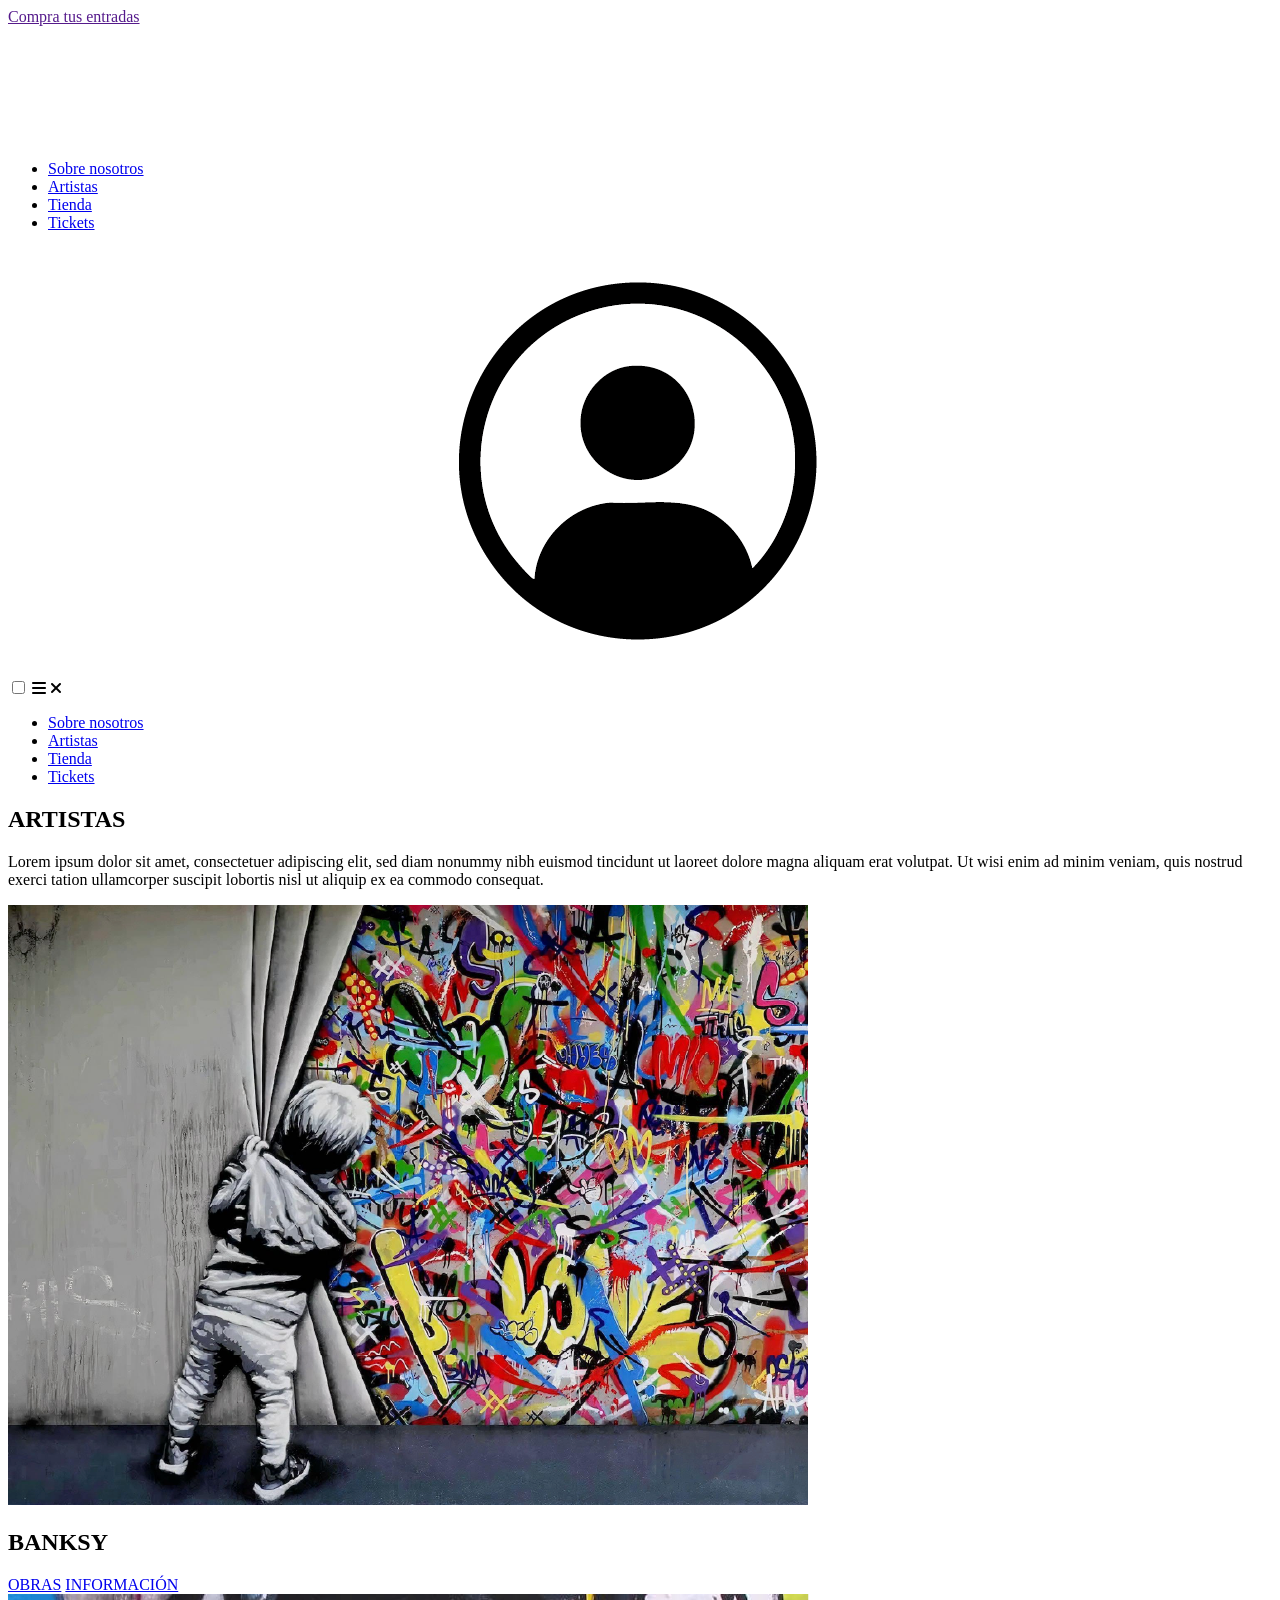
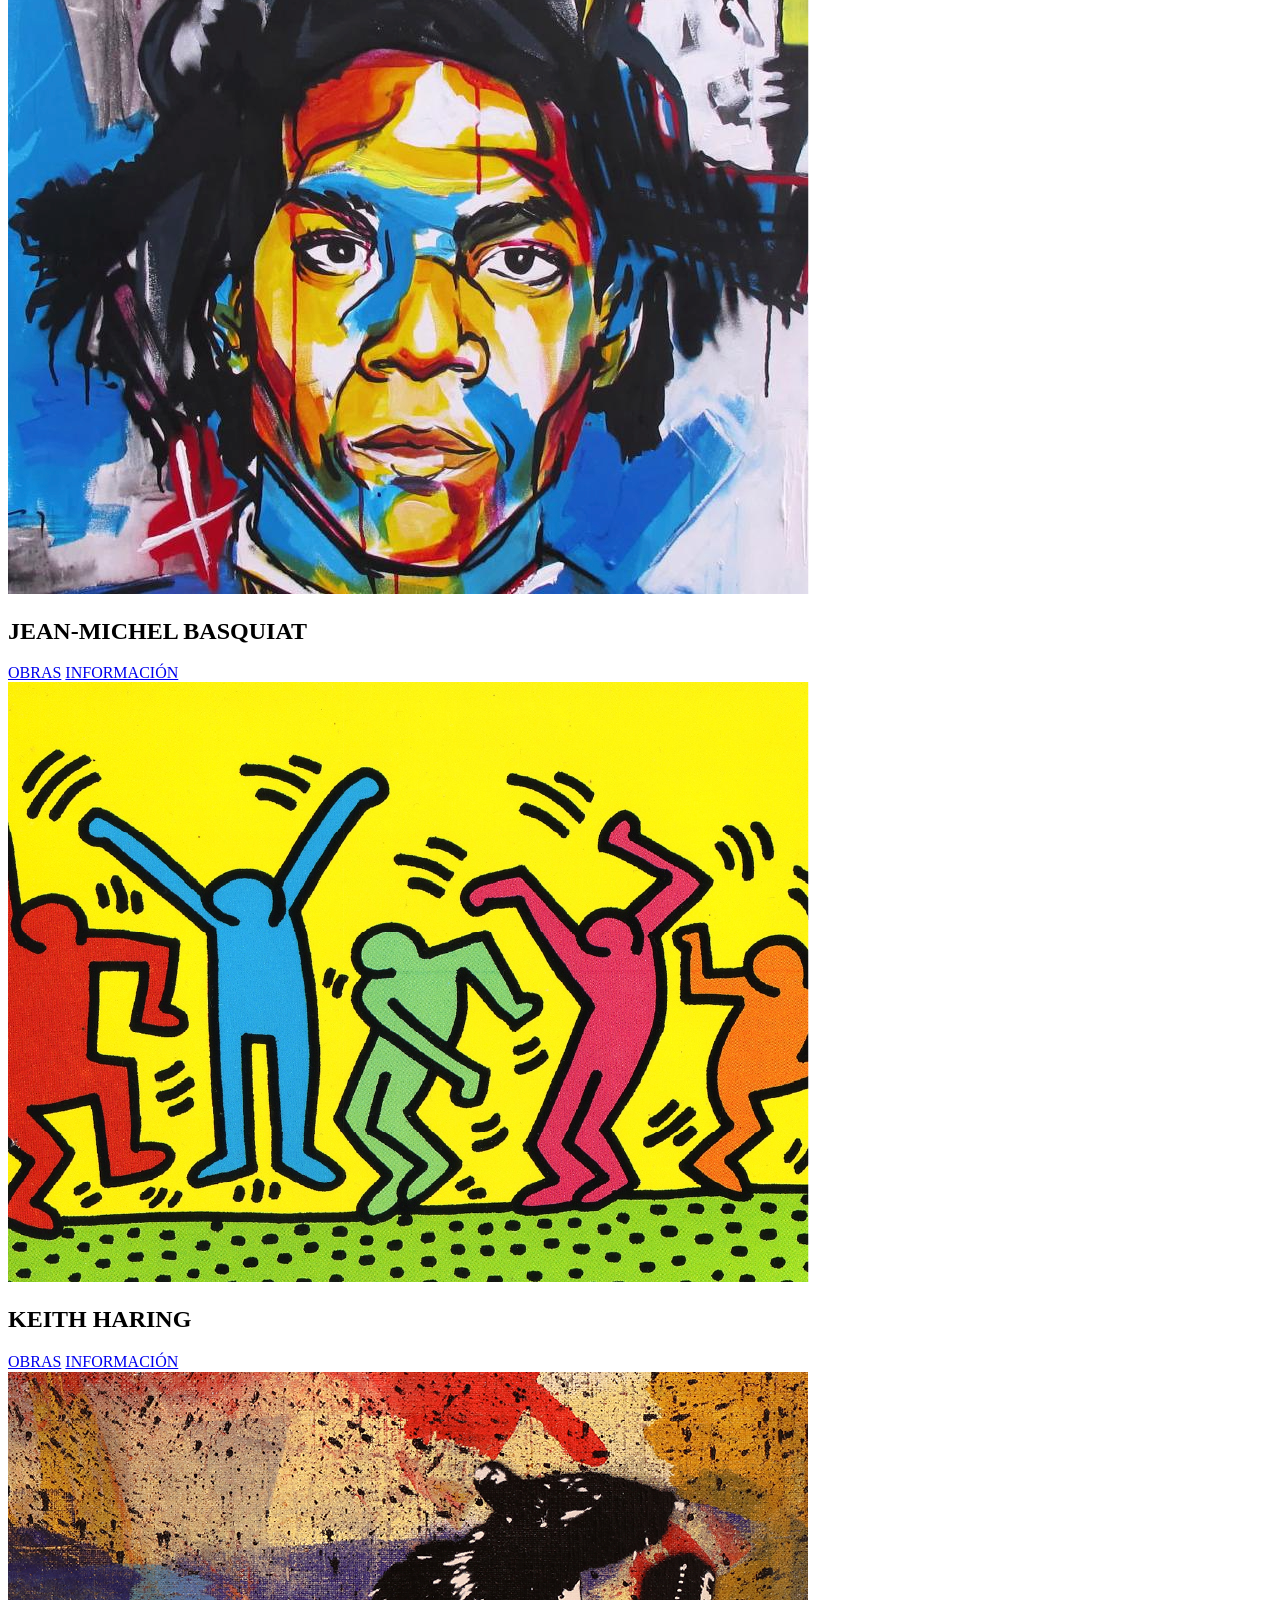
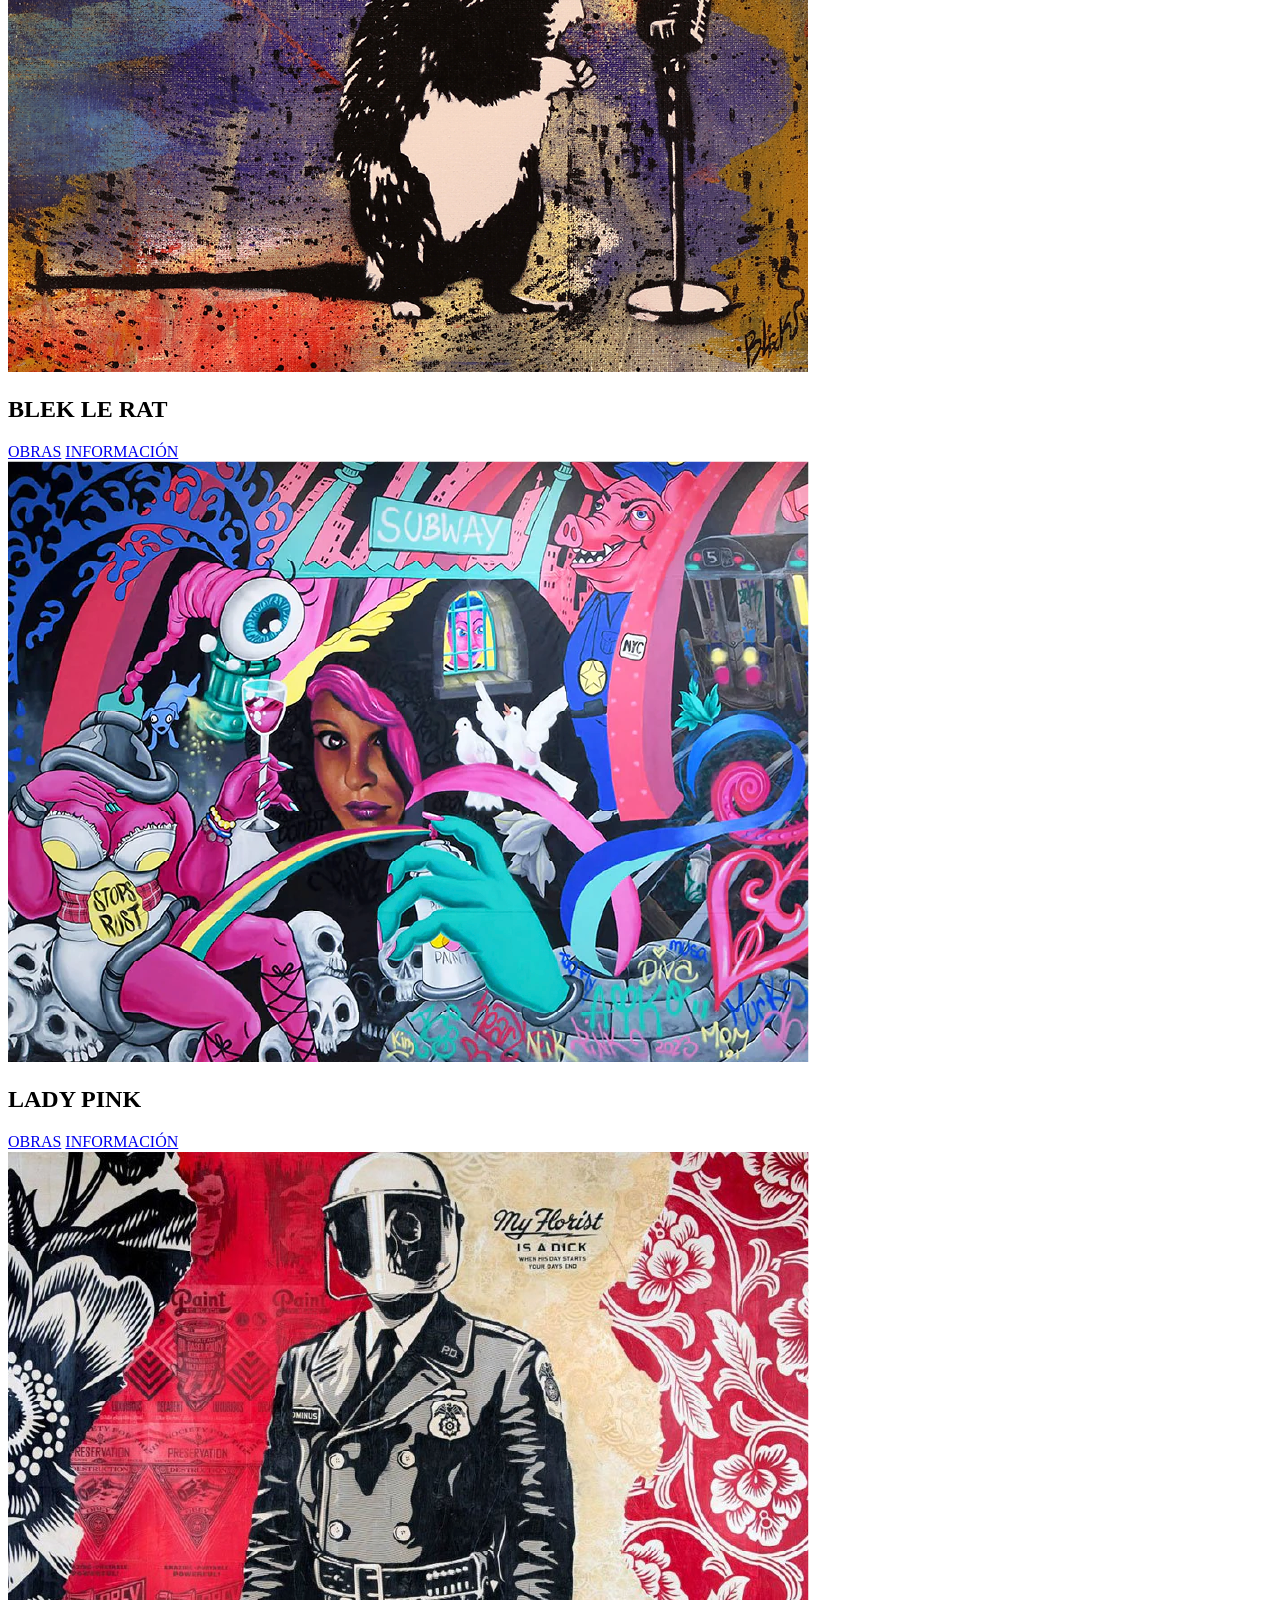
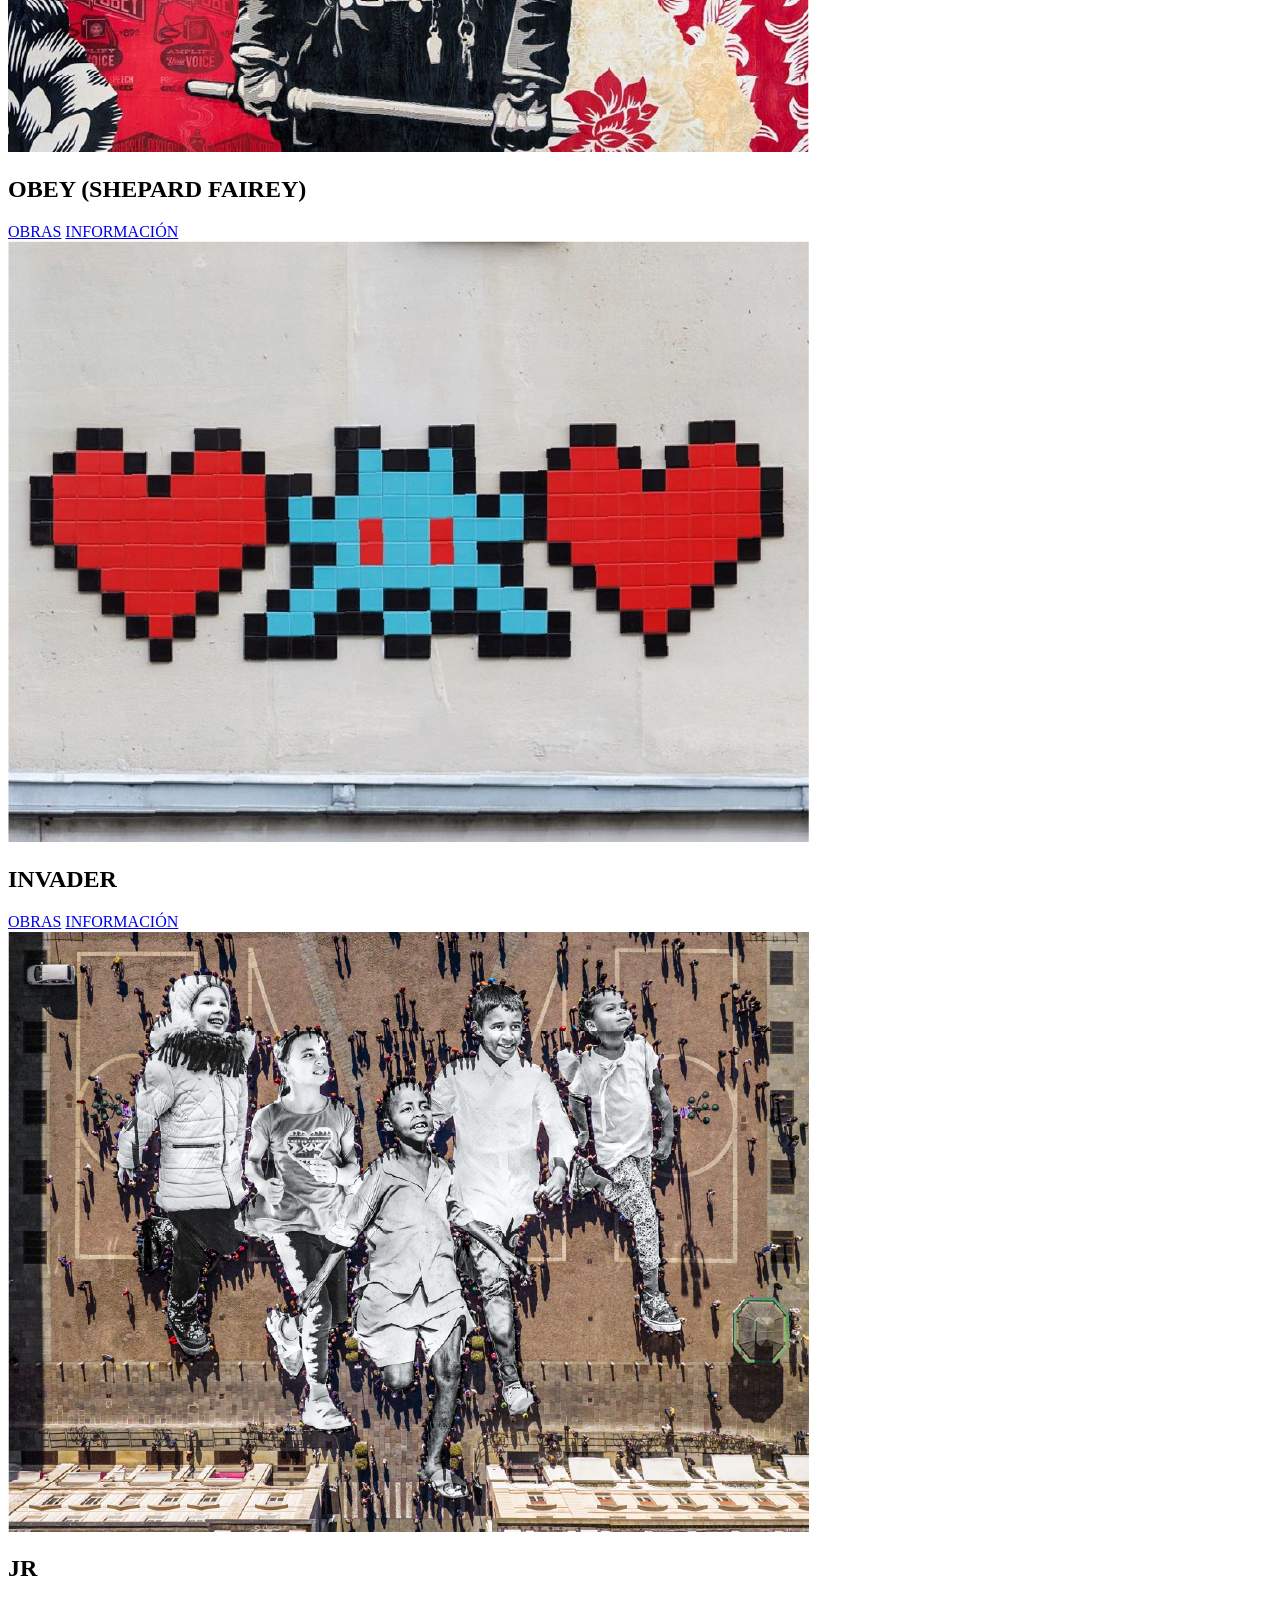
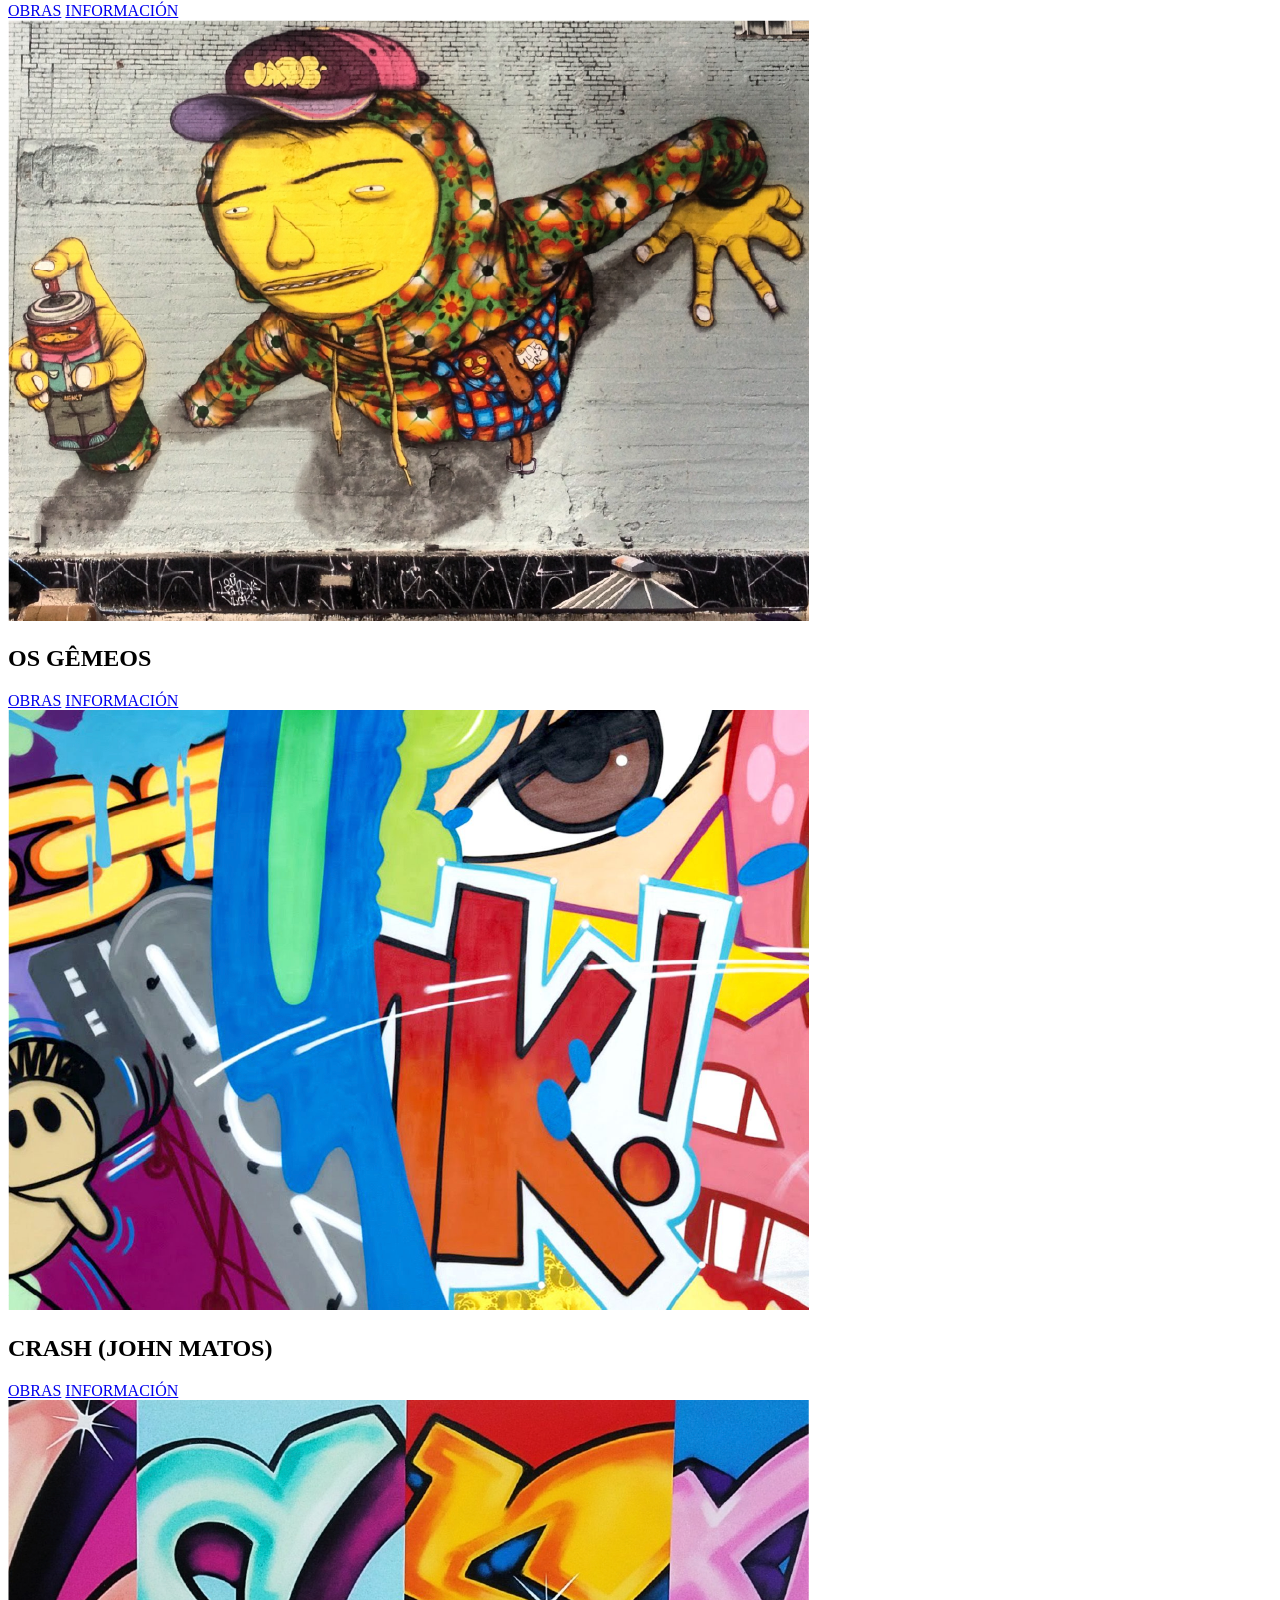
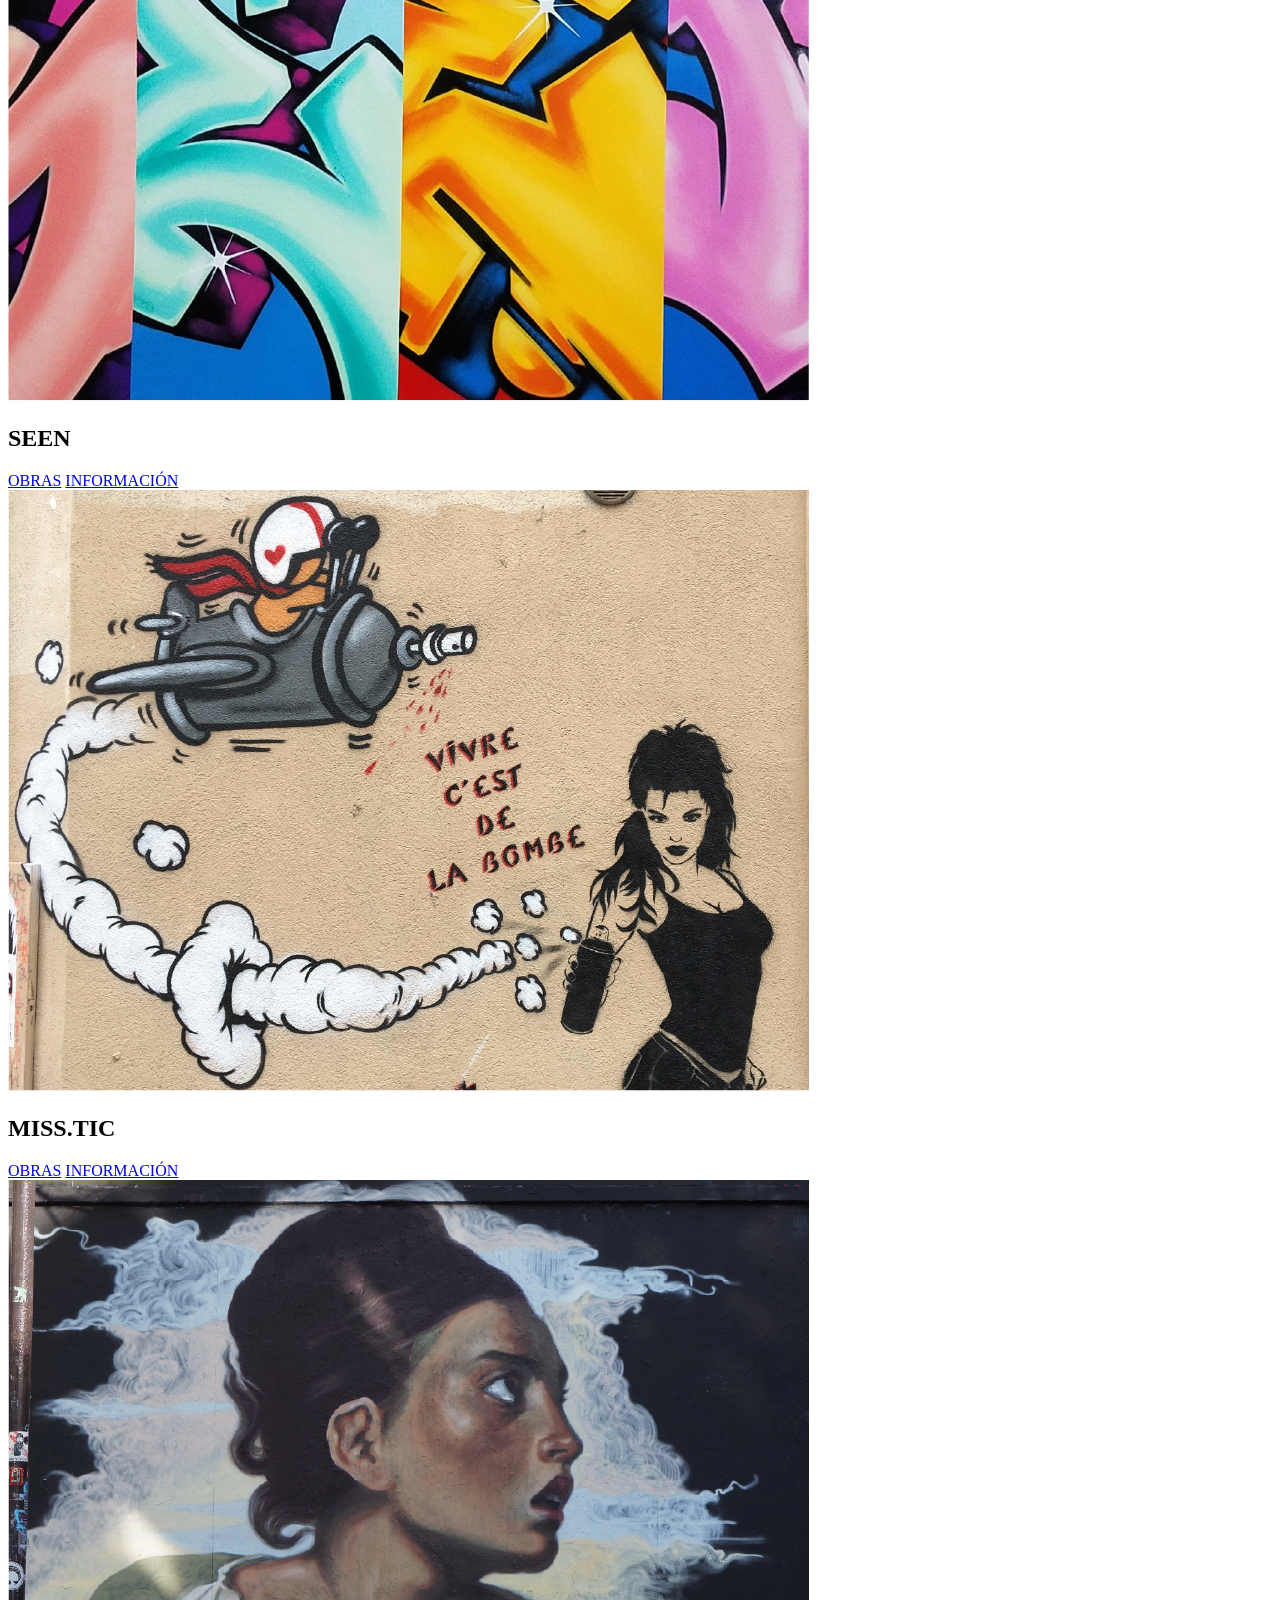
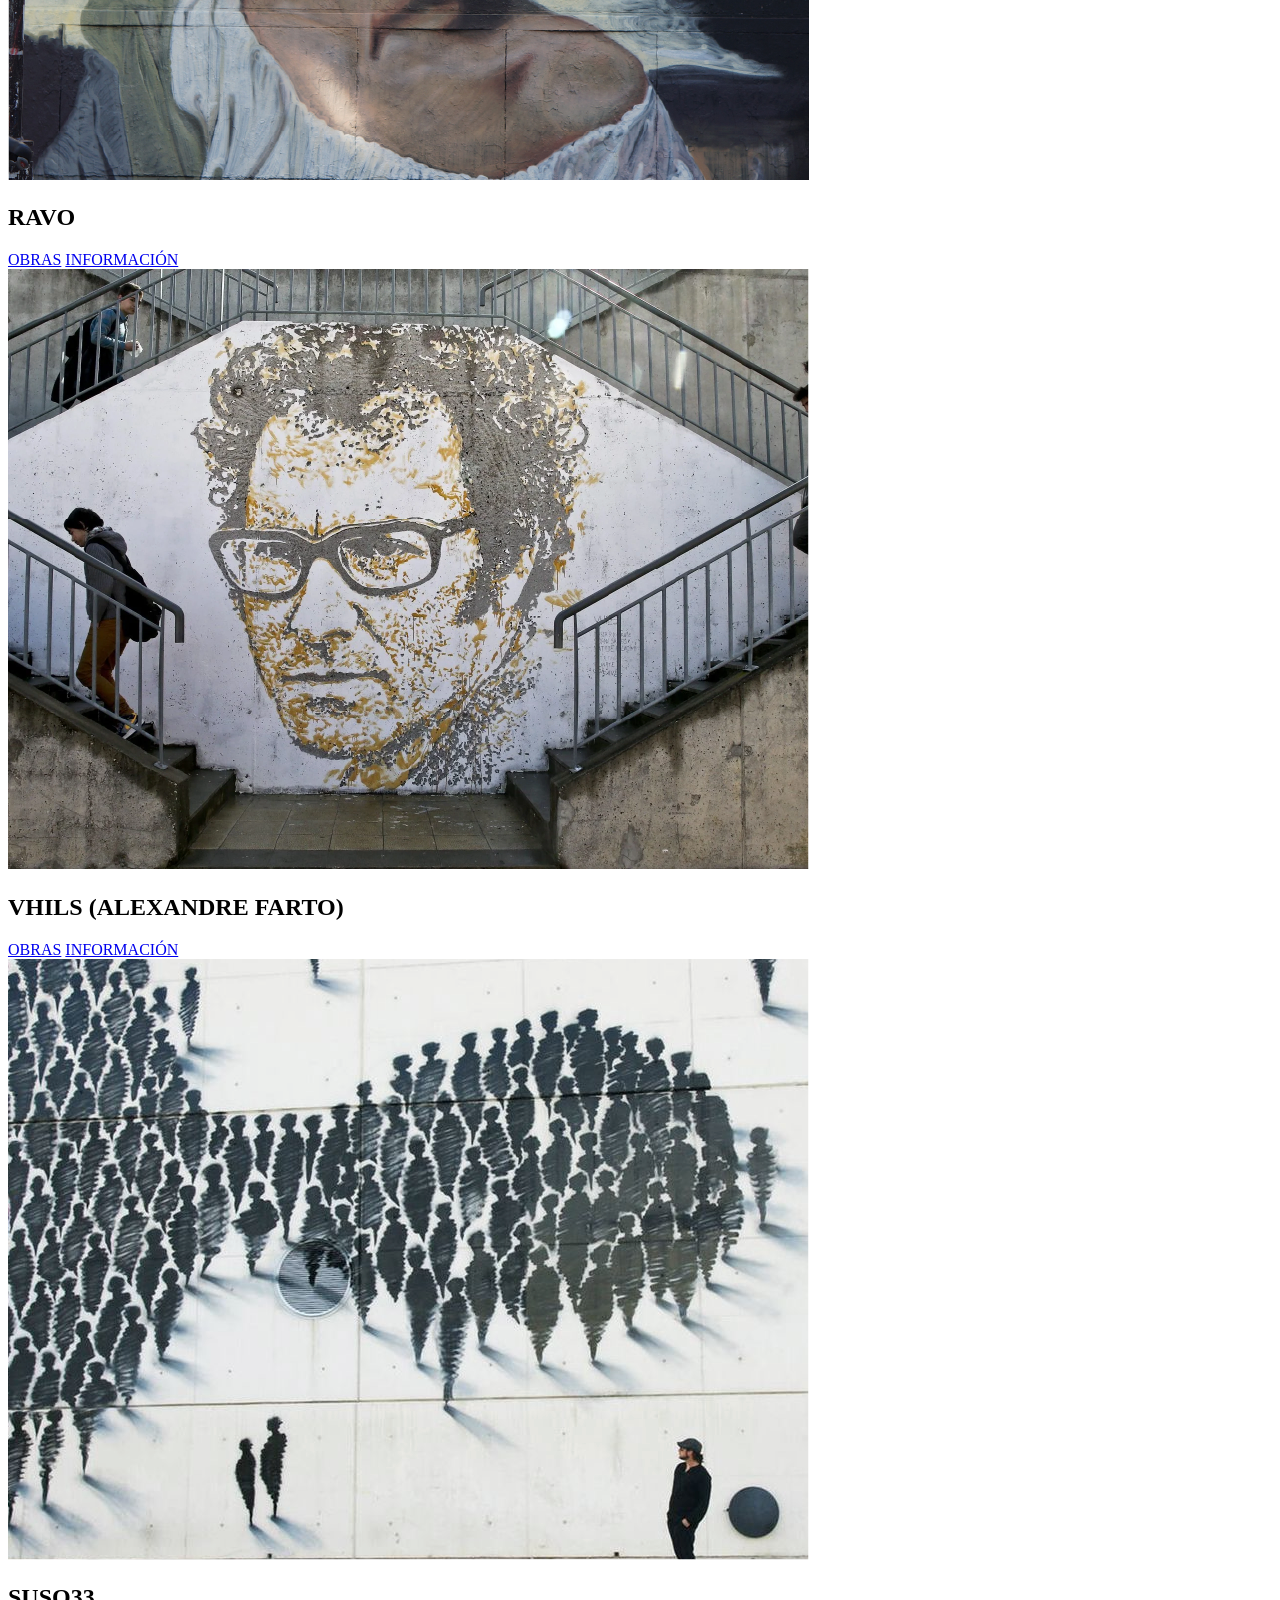
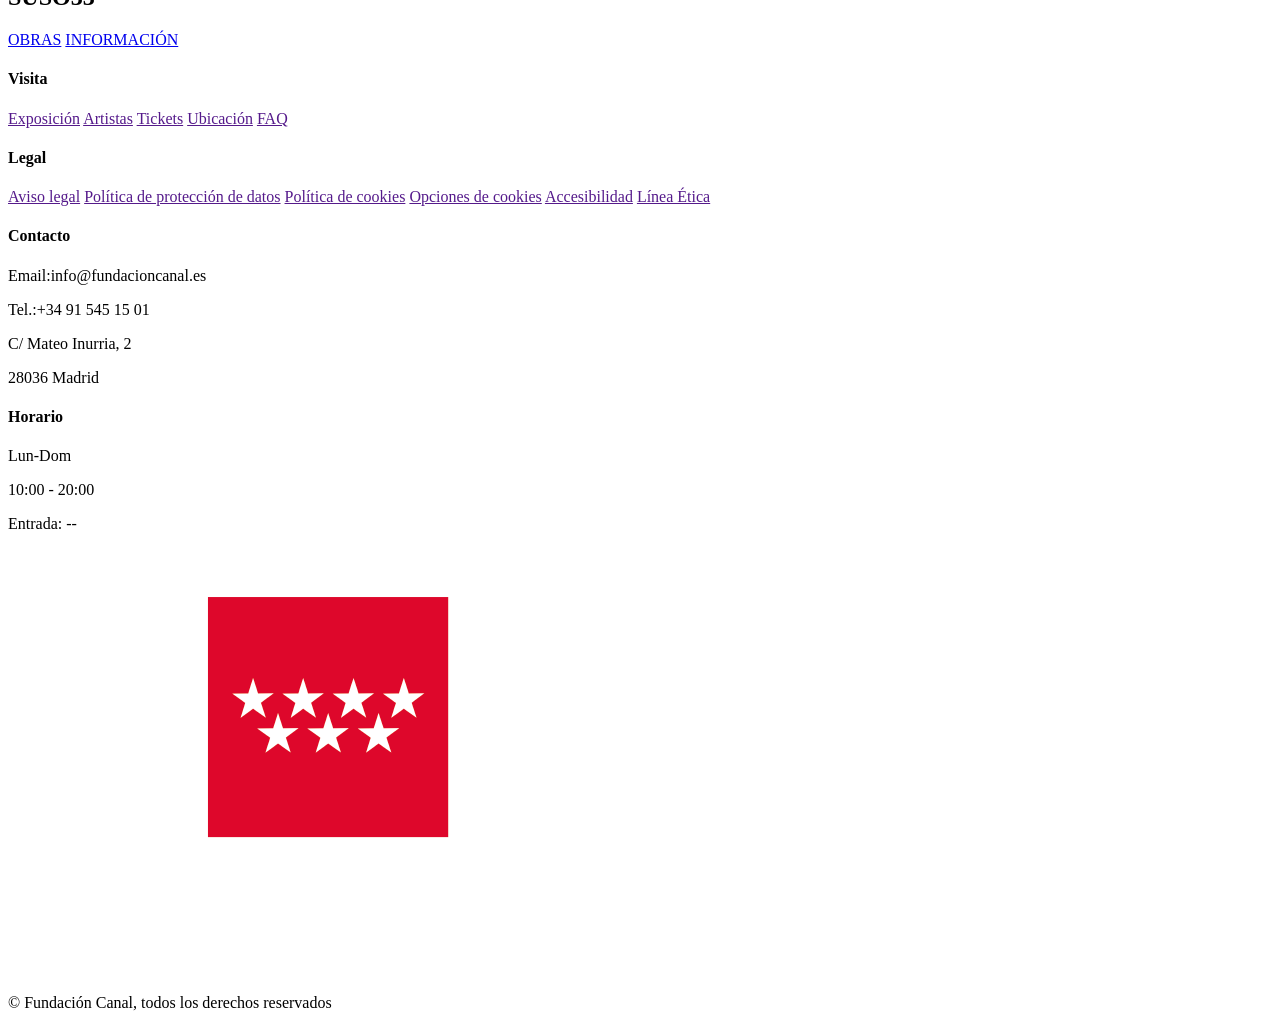
==== artistas.html @ b998b00c "estructura_artistas.html" ====
<!DOCTYPE html>
<html lang="es">
    <head>
        <meta charset="UTF-8">
        <meta name="viewport" content="width=device-width, initial-scale=1.0">
        <title>Artistas</title>

        <!-- TIPOGRAFÍA -->
            <link rel="stylesheet" href="https://cdnjs.cloudflare.com/ajax/libs/font-awesome/6.5.0/css/all.min.css">
            
        <!-- CSS -->
            <link rel="stylesheet" href="styledani.css">
    </head>




    <body>
        <!-- MENÚ GABI -->
            <div class="compra-entradas">
                <a href="">Compra tus entradas</a>
            </div>

            <header>
                <img class="LOGO" src="media/img/LOGO_CANAL.webp" alt="Logo">

                <nav class="nav-desktop">
                        <ul class="menu-desktop">
                            <li><a href="#">Sobre nosotros</a></li>
                            <li><a href="#">Artistas</a></li>
                            <li><a href="#">Tienda</a></li>
                            <li><a href="#">Tickets</a></li>
                        </ul>
                </nav>

                <div class="header-icons">
                    <a href=""><img class="carrito_compra" src="media/img/icono_compra.webp" alt="carrito_compra"></a>
                    <a href=""><img class="user" src="media/img/icono_user.webp" alt="User"></a>
                </div>

                <input type="checkbox" id="sideMenu" class="side-menu">
                <label class="hamb" for="sideMenu">
                    <i class="fa-solid fa-bars"></i>
                    <i class="fa-solid fa-xmark"></i>
                </label>

                <nav class="nav-mobile">
                    <ul class="menu-mobile">
                        <li><a href="#">Sobre nosotros</a></li>
                        <li><a href="#">Artistas</a></li>
                        <li><a href="#">Tienda</a></li>
                        <li><a href="#">Tickets</a></li>
                    </ul>
                </nav>
            </header>




        <!-- HERO ARTISTAS -->
            <section id="hero-artistas">
                <div class="hero-artistas-content">
                    <h1>ARTISTAS</h1>
                    <p>Lorem ipsum dolor sit amet, consectetuer adipiscing elit, sed diam nonummy nibh euismod tincidunt ut laoreet dolore magna aliquam erat volutpat. Ut wisi enim ad minim veniam, quis nostrud exerci tation ullamcorper suscipit lobortis nisl ut aliquip ex ea commodo consequat.</p>
                </div>
            </section>




        <!-- GRID ARTISTAS -->
        <main class="grid-artistas">

            <!-- BANKSY: -->
            <article class="tarjeta-artista">
                <div class="imagen-artista">
                    <img src="media/imgdani/artistas/banksy_artistas.webp" alt="Banksy">
                </div>
                <div class="info-artista">
                    <h2>BANKSY</h2>
                    <div class="botones-artista">
                        <a href="#" class="btn-obras">OBRAS</a>
                        <a href="#" class="btn-info">INFORMACIÓN</a>
                    </div>
                </div>
            </article>

            <!-- JEAN-MICHEL BASQUIAT -->
            <article class="tarjeta-artista">
                <div class="imagen-artista">
                    <img src="media/imgdani/artistas/basquiat_artistas.webp" alt="Jean-Michel Basquiat">
                </div>
                <div class="info-artista">
                    <h2>JEAN-MICHEL BASQUIAT</h2>
                    <div class="botones-artista">
                        <a href="#" class="btn-obras">OBRAS</a>
                        <a href="#" class="btn-info">INFORMACIÓN</a>
                    </div>
                </div>
            </article>

            <!-- KEITH HARING -->
            <article class="tarjeta-artista">
                <div class="imagen-artista">
                    <img src="media/imgdani/artistas/haring_artistas.webp" alt="Keith Haring">
                </div>
                <div class="info-artista">
                    <h2>KEITH HARING</h2>
                    <div class="botones-artista">
                        <a href="#" class="btn-obras">OBRAS</a>
                        <a href="#" class="btn-info">INFORMACIÓN</a>
                    </div>
                </div>
            </article>

            <!-- BLEK LE RAT -->
            <article class="tarjeta-artista">
                <div class="imagen-artista">
                    <img src="media/imgdani/artistas/rat_artistas.webp" alt="Blek Le Rat">
                </div>
                <div class="info-artista">
                    <h2>BLEK LE RAT</h2>
                    <div class="botones-artista">
                        <a href="#" class="btn-obras">OBRAS</a>
                        <a href="#" class="btn-info">INFORMACIÓN</a>
                    </div>
                </div>
            </article>

            <!-- LADY PINK -->
            <article class="tarjeta-artista">
                <div class="imagen-artista">
                    <img src="media/imgdani/artistas/pink_artistas.webp" alt="Lady Pink">
                </div>
                <div class="info-artista">
                    <h2>LADY PINK</h2>
                    <div class="botones-artista">
                        <a href="#" class="btn-obras">OBRAS</a>
                        <a href="#" class="btn-info">INFORMACIÓN</a>
                    </div>
                </div>
            </article>

            <!-- OBEY (SHEPARD FAIREY) -->
            <article class="tarjeta-artista">
                <div class="imagen-artista">
                    <img src="media/imgdani/artistas/obey_artistas.webp" alt="Obey">
                </div>
                <div class="info-artista">
                    <h2>OBEY (SHEPARD FAIREY)</h2>
                    <div class="botones-artista">
                        <a href="#" class="btn-obras">OBRAS</a>
                        <a href="#" class="btn-info">INFORMACIÓN</a>
                    </div>
                </div>
            </article>

            <!-- INVADER -->
            <article class="tarjeta-artista">
                <div class="imagen-artista">
                    <img src="media/imgdani/artistas/invader_artistas.webp" alt="Obey">
                </div>
                <div class="info-artista">
                    <h2>INVADER</h2>
                    <div class="botones-artista">
                        <a href="#" class="btn-obras">OBRAS</a>
                        <a href="#" class="btn-info">INFORMACIÓN</a>
                    </div>
                </div>
            </article>

            <!-- JR -->
            <article class="tarjeta-artista">
                <div class="imagen-artista">
                    <img src="media/imgdani/artistas/jr_artistas.webp" alt="Obey">
                </div>
                <div class="info-artista">
                    <h2>JR</h2>
                    <div class="botones-artista">
                        <a href="#" class="btn-obras">OBRAS</a>
                        <a href="#" class="btn-info">INFORMACIÓN</a>
                    </div>
                </div>
            </article>

            <!-- OS GEMEOS -->
            <article class="tarjeta-artista">
                <div class="imagen-artista">
                    <img src="media/imgdani/artistas/gemeos_artistas.webp" alt="Obey">
                </div>
                <div class="info-artista">
                    <h2>OS GÊMEOS</h2>
                    <div class="botones-artista">
                        <a href="#" class="btn-obras">OBRAS</a>
                        <a href="#" class="btn-info">INFORMACIÓN</a>
                    </div>
                </div>
            </article>

            <!-- CRASH -->
            <article class="tarjeta-artista">
                <div class="imagen-artista">
                    <img src="media/imgdani/artistas/crash_artistas.webp" alt="Obey">
                </div>
                <div class="info-artista">
                    <h2>CRASH (JOHN MATOS)</h2>
                    <div class="botones-artista">
                        <a href="#" class="btn-obras">OBRAS</a>
                        <a href="#" class="btn-info">INFORMACIÓN</a>
                    </div>
                </div>
            </article>

            <!-- SEEN -->
            <article class="tarjeta-artista">
                <div class="imagen-artista">
                    <img src="media/imgdani/artistas/seen_artistas.webp" alt="Obey">
                </div>
                <div class="info-artista">
                    <h2>SEEN</h2>
                    <div class="botones-artista">
                        <a href="#" class="btn-obras">OBRAS</a>
                        <a href="#" class="btn-info">INFORMACIÓN</a>
                    </div>
                </div>
            </article>

            <!-- MISS.TIC -->
            <article class="tarjeta-artista">
                <div class="imagen-artista">
                    <img src="media/imgdani/artistas/miss_artistas.webp" alt="Obey">
                </div>
                <div class="info-artista">
                    <h2>MISS.TIC</h2>
                    <div class="botones-artista">
                        <a href="#" class="btn-obras">OBRAS</a>
                        <a href="#" class="btn-info">INFORMACIÓN</a>
                    </div>
                </div>
            </article>

            <!-- RAVO -->
            <article class="tarjeta-artista">
                <div class="imagen-artista">
                    <img src="media/imgdani/artistas/ravo_artistas.webp" alt="Obey">
                </div>
                <div class="info-artista">
                    <h2>RAVO</h2>
                    <div class="botones-artista">
                        <a href="#" class="btn-obras">OBRAS</a>
                        <a href="#" class="btn-info">INFORMACIÓN</a>
                    </div>
                </div>
            </article>

            <!-- VHILS -->
            <article class="tarjeta-artista">
                <div class="imagen-artista">
                    <img src="media/imgdani/artistas/vhils_artistas.webp" alt="Obey">
                </div>
                <div class="info-artista">
                    <h2>VHILS (ALEXANDRE FARTO)</h2>
                    <div class="botones-artista">
                        <a href="#" class="btn-obras">OBRAS</a>
                        <a href="#" class="btn-info">INFORMACIÓN</a>
                    </div>
                </div>
            </article>

            <!-- SUSO -->
            <article class="tarjeta-artista">
                <div class="imagen-artista">
                    <img src="media/imgdani/artistas/suso_artistas.webp" alt="Obey">
                </div>
                <div class="info-artista">
                    <h2>SUSO33</h2>
                    <div class="botones-artista">
                        <a href="#" class="btn-obras">OBRAS</a>
                        <a href="#" class="btn-info">INFORMACIÓN</a>
                    </div>
                </div>
            </article>

            </main>





        <!-- FOOTER: GABRIELA -->
        <footer>
            <div class="footer-columnas">
                <div class="cont-col">
                    <h4>Visita</h4>
                    <a href="">Exposición</a>
                    <a href="">Artistas</a>
                    <a href="">Tickets</a>
                    <a href="">Ubicación</a>
                    <a href="">FAQ</a>
                </div>
                <div class="cont-col">
                    <h4>Legal</h4>
                    <a href="">Aviso legal</a>
                    <a href="">Política de protección de datos</a>
                    <a href="">Política de cookies</a>
                    <a href="">Opciones de cookies</a>
                    <a href="">Accesibilidad</a>
                    <a href="">Línea Ética</a>
                </div>
                <div class="cont-col">
                    <h4>Contacto</h4>
                    <p>Email:info@fundacioncanal.es</p>
                    <p>Tel.:+34 91 545 15 01</p>
                    <p>C/ Mateo Inurria, 2</p>
                    <p>28036 Madrid</p>
                </div>
                <div class="cont-col">
                    <h4>Horario</h4>
                    <p>Lun-Dom</p>
                    <p>10:00 - 20:00</p>
                    <p>Entrada: --</p>
                </div>
            </div>
            
            <div class="footer-redes">
                <a href=""><i class="fa-brands fa-square-facebook" style="color: white;"></i></a>
                <a href=""><i class="fa-brands fa-square-x-twitter" style="color: white;"></i></a>
                <a href=""><i class="fa-brands fa-square-instagram" style="color: white;"></i></a>
                <a href=""><i class="fa-brands fa-linkedin" style="color: white;"></i></a>
                <a href=""><i class="fa-brands fa-youtube" style="color: white;"></i></a>
                <a href=""><i class="fa-brands fa-tiktok" style="color: white;"></i></a>
                <img src="media/img/Logo-Comunidad_Madrid.png" alt="">
            </div>

            <div class="footer-copy">
                <p>© Fundación Canal, todos los derechos reservados</p>
            </div>
        </footer>

    </body>
</html>
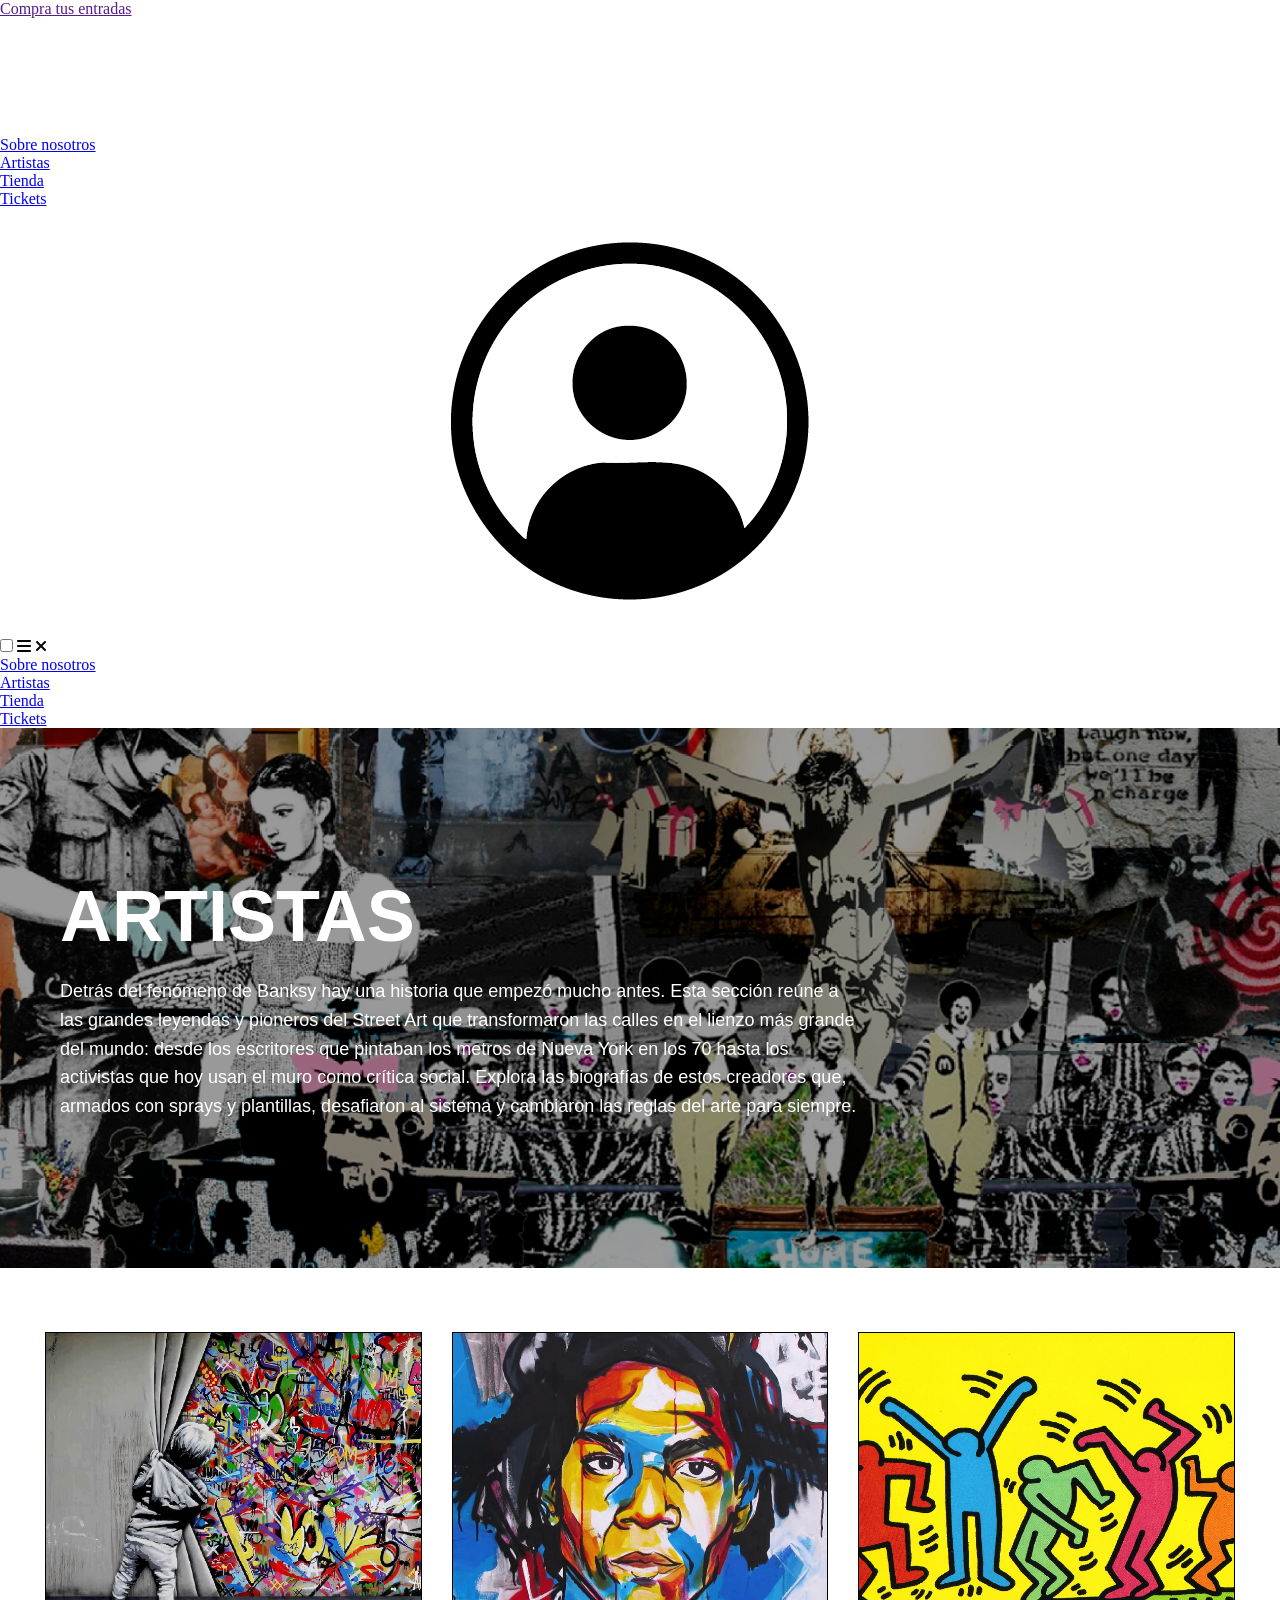
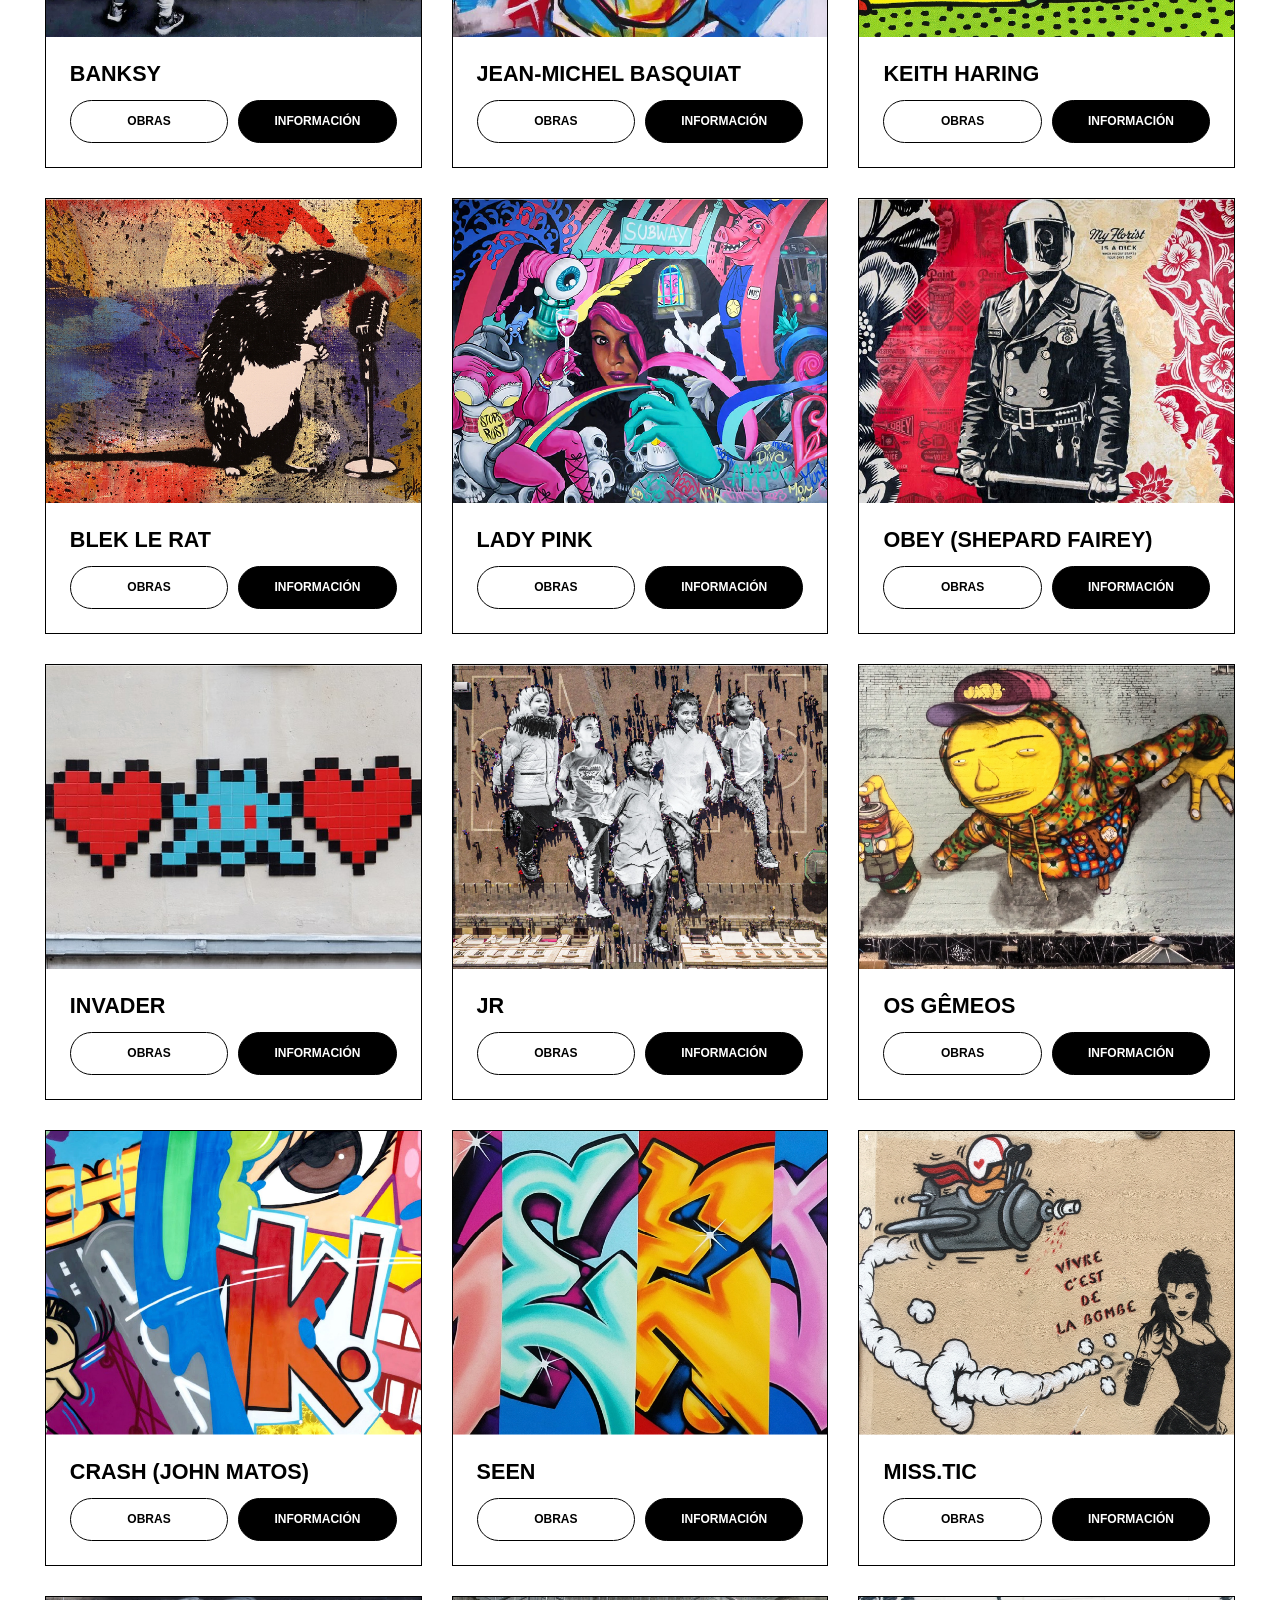
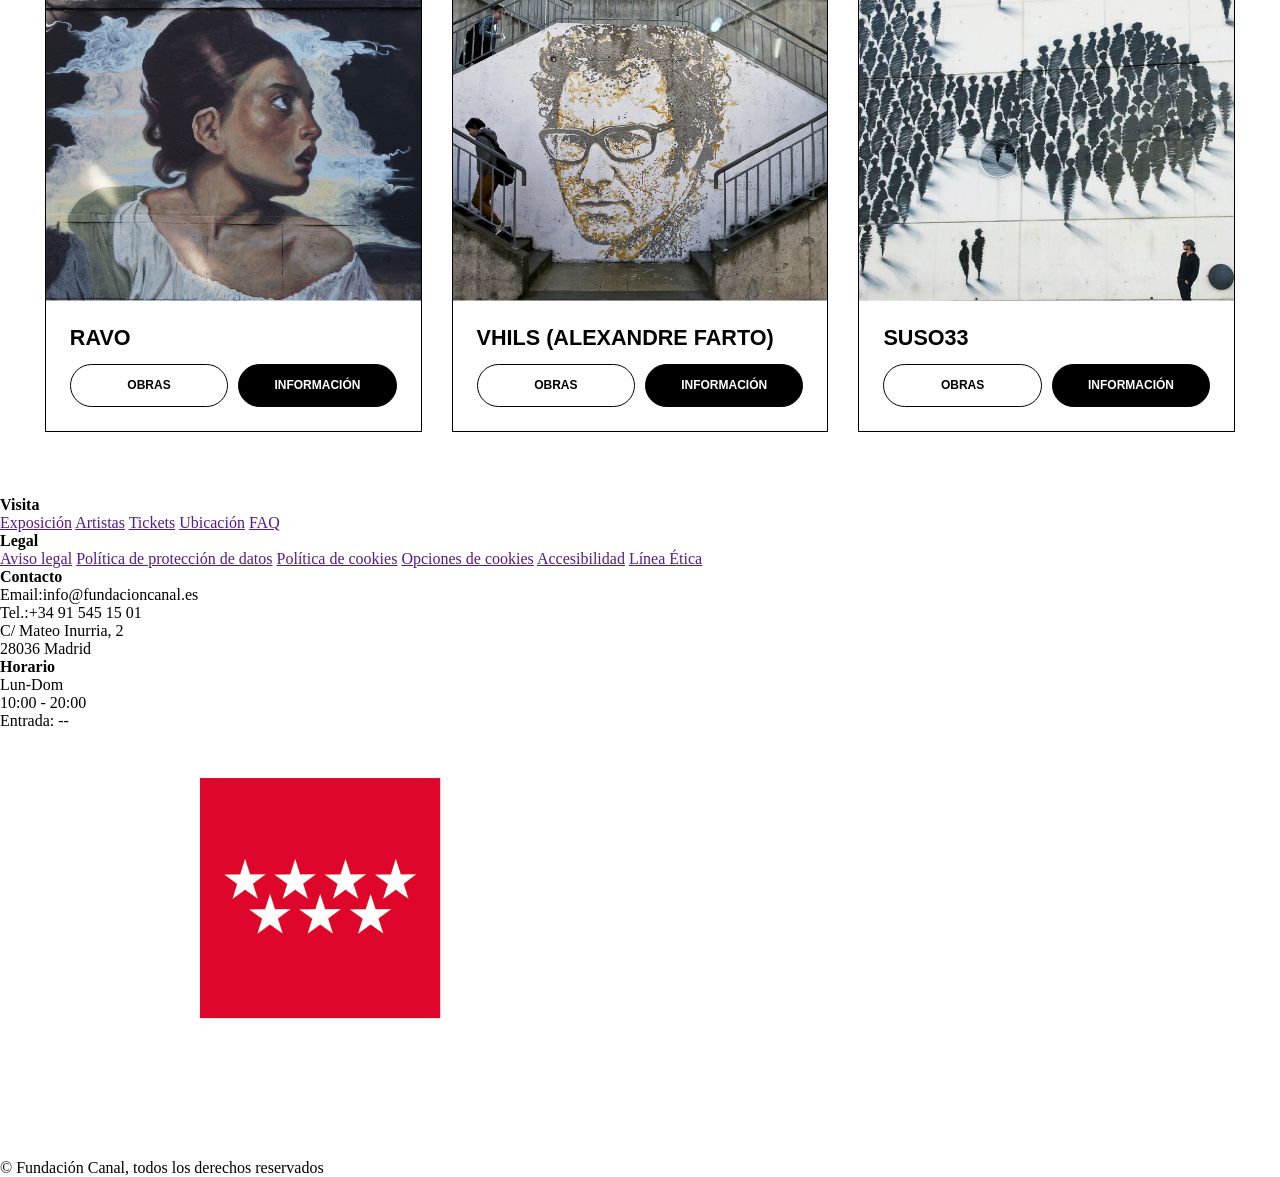
==== commit 755a1a10: "desarrollo_artistas.css" ====
--- a/artistas.html
+++ b/artistas.html
@@ -61,7 +61,7 @@
             <section id="hero-artistas">
                 <div class="hero-artistas-content">
                     <h1>ARTISTAS</h1>
-                    <p>Lorem ipsum dolor sit amet, consectetuer adipiscing elit, sed diam nonummy nibh euismod tincidunt ut laoreet dolore magna aliquam erat volutpat. Ut wisi enim ad minim veniam, quis nostrud exerci tation ullamcorper suscipit lobortis nisl ut aliquip ex ea commodo consequat.</p>
+                    <p>Detrás del fenómeno de Banksy hay una historia que empezó mucho antes. Esta sección reúne a las grandes leyendas y pioneros del Street Art que transformaron las calles en el lienzo más grande del mundo: desde los escritores que pintaban los metros de Nueva York en los 70 hasta los activistas que hoy usan el muro como crítica social. Explora las biografías de estos creadores que, armados con sprays y plantillas, desafiaron al sistema y cambiaron las reglas del arte para siempre.</p>
                 </div>
             </section>
 
--- a/styledani.css
+++ b/styledani.css
@@ -0,0 +1,269 @@
+/* SELECTOR GENERAL DANI */
+    * {
+        margin: 0;
+        padding: 0;
+        box-sizing: border-box;
+    }
+
+/* MODELO GABRIELA/LUCÍA */
+    :root {
+        --tipo-grafia: trueno, sans-serif;
+        --tipo-texto: trueno-regular, sans-serif;
+        --tipo-deco: lacquer, sans-serif;
+        --acen-color: #DA2424;
+        --dark-color: #000000;
+        --light-color: #ffffff;
+    }
+
+
+
+/* GENERAL: DANI */
+    body {
+        width: 100%;
+        overflow-x: hidden; 
+        background-color: var(--light-color);
+    }
+
+
+/* ARTISTAS */
+    /* HERO_ARTISTAS */
+        #hero-artistas {
+            position: relative;
+            width: 100%;
+            height: 60vh;
+            background-image: url('media/imgdani/artistas/hero_artistas.webp');
+            background-size: cover;
+            background-position: center;
+            display: flex;
+            align-items: center;
+            padding: 0 3.75rem;
+        }
+
+        #hero-artistas::before {
+            content: "";
+            position: absolute;
+            top: 0;
+            left: 0;
+            width: 100%;
+            height: 100%;
+            background-color: rgba(0, 0, 0, 0.4); 
+            z-index: 1; 
+        }
+
+        .hero-artistas-content {
+            max-width: 50rem;
+            position: relative;
+            z-index: 2; 
+        }
+
+        .hero-artistas-content h1 {
+            font-family: var(--tipo-grafia);
+            font-size: 5rem; 
+            color: var(--light-color);
+            margin-bottom: 1.25rem;
+        }
+
+        .hero-artistas-content p {
+            font-family: var(--tipo-texto);
+            color: var(--light-color);
+            font-size: 1.125rem; 
+            line-height: 1.6;
+        }
+
+    /* TARJETAS_ARTISTAS: MÓVIL */
+        .grid-artistas {
+            display: grid;
+            grid-template-columns: 1fr; 
+            gap: 1.5rem; 
+            padding: 1.5rem 0.5rem; 
+            background-color: var(--light-color);
+            width: 100%;
+        }
+
+        .tarjeta-artista {
+            display: flex;
+            flex-direction: column;
+            background-color: var(--light-color);
+            border: 0.1rem solid var(--dark-color);
+            overflow: hidden;
+            width: 100%;
+        }
+
+        .imagen-artista {
+            width: 100%;
+            height: 18.75rem;
+            overflow: hidden;
+        }
+
+        .imagen-artista img {
+            width: 100%;
+            height: 100%;
+            object-fit: cover;
+            transition: transform 0.5s ease;
+        }
+
+        .tarjeta-artista:hover .imagen-artista img {
+            transform: scale(1.05);
+        }
+
+        .info-artista {
+            padding: 1.5rem;          
+            display: flex;
+            flex-direction: column;  
+            gap: 0.8rem;              
+            background-color: var(--light-color);
+        }
+
+        .info-artista h2 {
+            font-family: var(--tipo-grafia);
+            font-size: 1.35rem; 
+            color: var(--dark-color);
+            text-transform: uppercase;
+            margin: 0;                
+        }
+
+        .info-artista p {
+            font-family: var(--tipo-texto);
+            color: var(--dark-color);
+            line-height: 1.5;
+            font-size: 1rem; 
+            margin: 0 0 0.5rem 0;    
+        }
+
+        .botones-artista {
+            display: flex;
+            gap: 0.625rem; 
+            width: 100%;
+            margin-top: auto;         
+        }
+
+        .botones-artista a {
+            flex: 1;
+            display: flex;
+            align-items: center;
+            justify-content: center;
+            text-align: center;
+            font-family: var(--tipo-grafia); 
+            font-size: 0.75rem; 
+            padding: 0.85rem 0.2rem;   
+            font-weight: bold;
+            text-decoration: none;
+            text-transform: uppercase;
+            border-radius: 50px;
+            transition: all 0.3s ease;
+            white-space: nowrap; 
+        }
+
+            /* BOTÓN: OBRAS (HOVER DE BLANCO A NEGRO) */
+            .btn-obras {
+                background-color: var(--light-color);
+                color: var(--dark-color);
+                border: 0.1rem solid var(--dark-color);
+            }
+
+            .btn-obras:hover {
+                background-color: var(--dark-color);
+                color: var(--light-color);
+            }
+
+            /* BOTÓN: INFORMACIÓN (HOVER DE NEGRO A ROJO) */
+            .btn-info {
+                background-color: var(--dark-color);
+                color: var(--light-color);
+                border: 0.1rem solid var(--dark-color);
+            }
+
+            .btn-info:hover {
+                background-color: var(--acen-color);
+                border-color: var(--acen-color);
+            }
+
+    
+
+
+
+
+
+
+
+
+
+
+            
+
+/* RESPONSIVE MÓVIL */
+        /* MÓVIL_ARTISTAS */
+        @media screen and (max-width: 720px) {
+            #hero-artistas {
+                padding: 0 1.25rem;
+                height: auto;
+                padding-top: 8.75rem; 
+                padding-bottom: 2.5rem;
+            }
+            
+            #hero-artistas h1 {
+                font-size: 3.125rem; 
+            }
+
+            .grid-artistas {
+                grid-template-columns: 1fr;
+                padding: 1.5rem 0.5rem;
+            }
+
+            .btn-obras {
+                display: none;
+            }
+        }
+
+
+/* RESPONSIVE TABLET */
+        /* TABLET_ARTISTAS */
+        @media screen and (min-width: 721px) and (max-width: 1024px) {
+            .grid-artistas {
+                grid-template-columns: repeat(2, 1fr); 
+                padding: 2.5rem 2rem;
+                width: 95%;
+                margin: 0 auto;
+            }
+        }
+
+/* RESPONSIVE ORDENADOR NORMAL */
+        /* ORDENADOR NORMAL_ ARTISTAS */
+        @media screen and (min-width: 1025px) and (max-width: 1599px) {
+            #hero-artistas h1 {
+                font-size: 4.5rem;
+            }
+
+            .grid-artistas {
+                grid-template-columns: repeat(3, 1fr); 
+                gap: 1.875rem;
+                padding: 4rem 2rem;
+                width: 98%; 
+                margin: 0 auto;    
+            }
+
+            .imagen-artista {
+                height: 19rem;
+            }
+        }
+
+
+/* RESPONSIVE ORDENADOR ENORME */
+    /* ORDENADOR ENORME_ ARTISTAS */
+        @media screen and (min-width: 1600px) {
+            #hero-artistas h1 {
+                font-size: 5rem;
+            }
+
+            .grid-artistas {
+                grid-template-columns: repeat(4, 1fr); 
+                gap: 2rem;
+                padding: 4rem 3rem;
+                width: 98%;
+                margin: 0 auto;
+            }
+            
+            .imagen-artista {
+                height: 21rem;
+            }
+        }
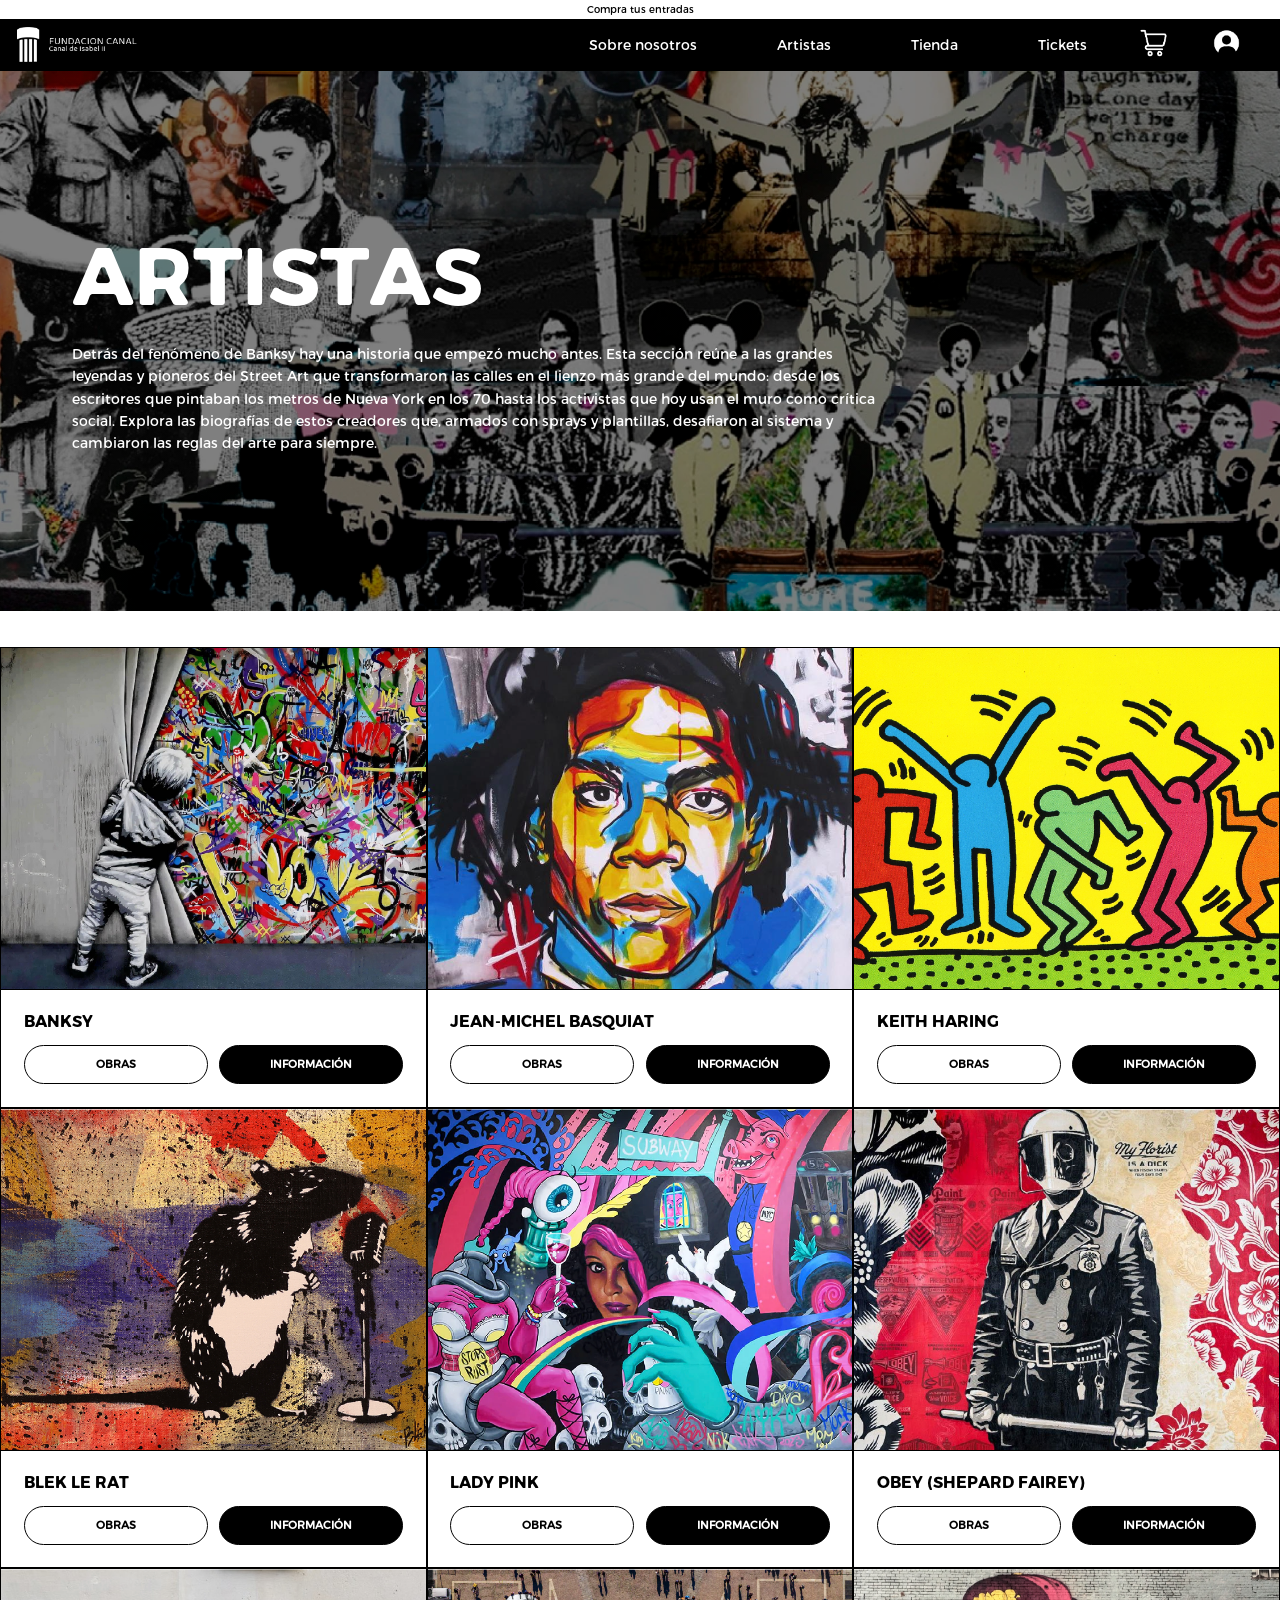
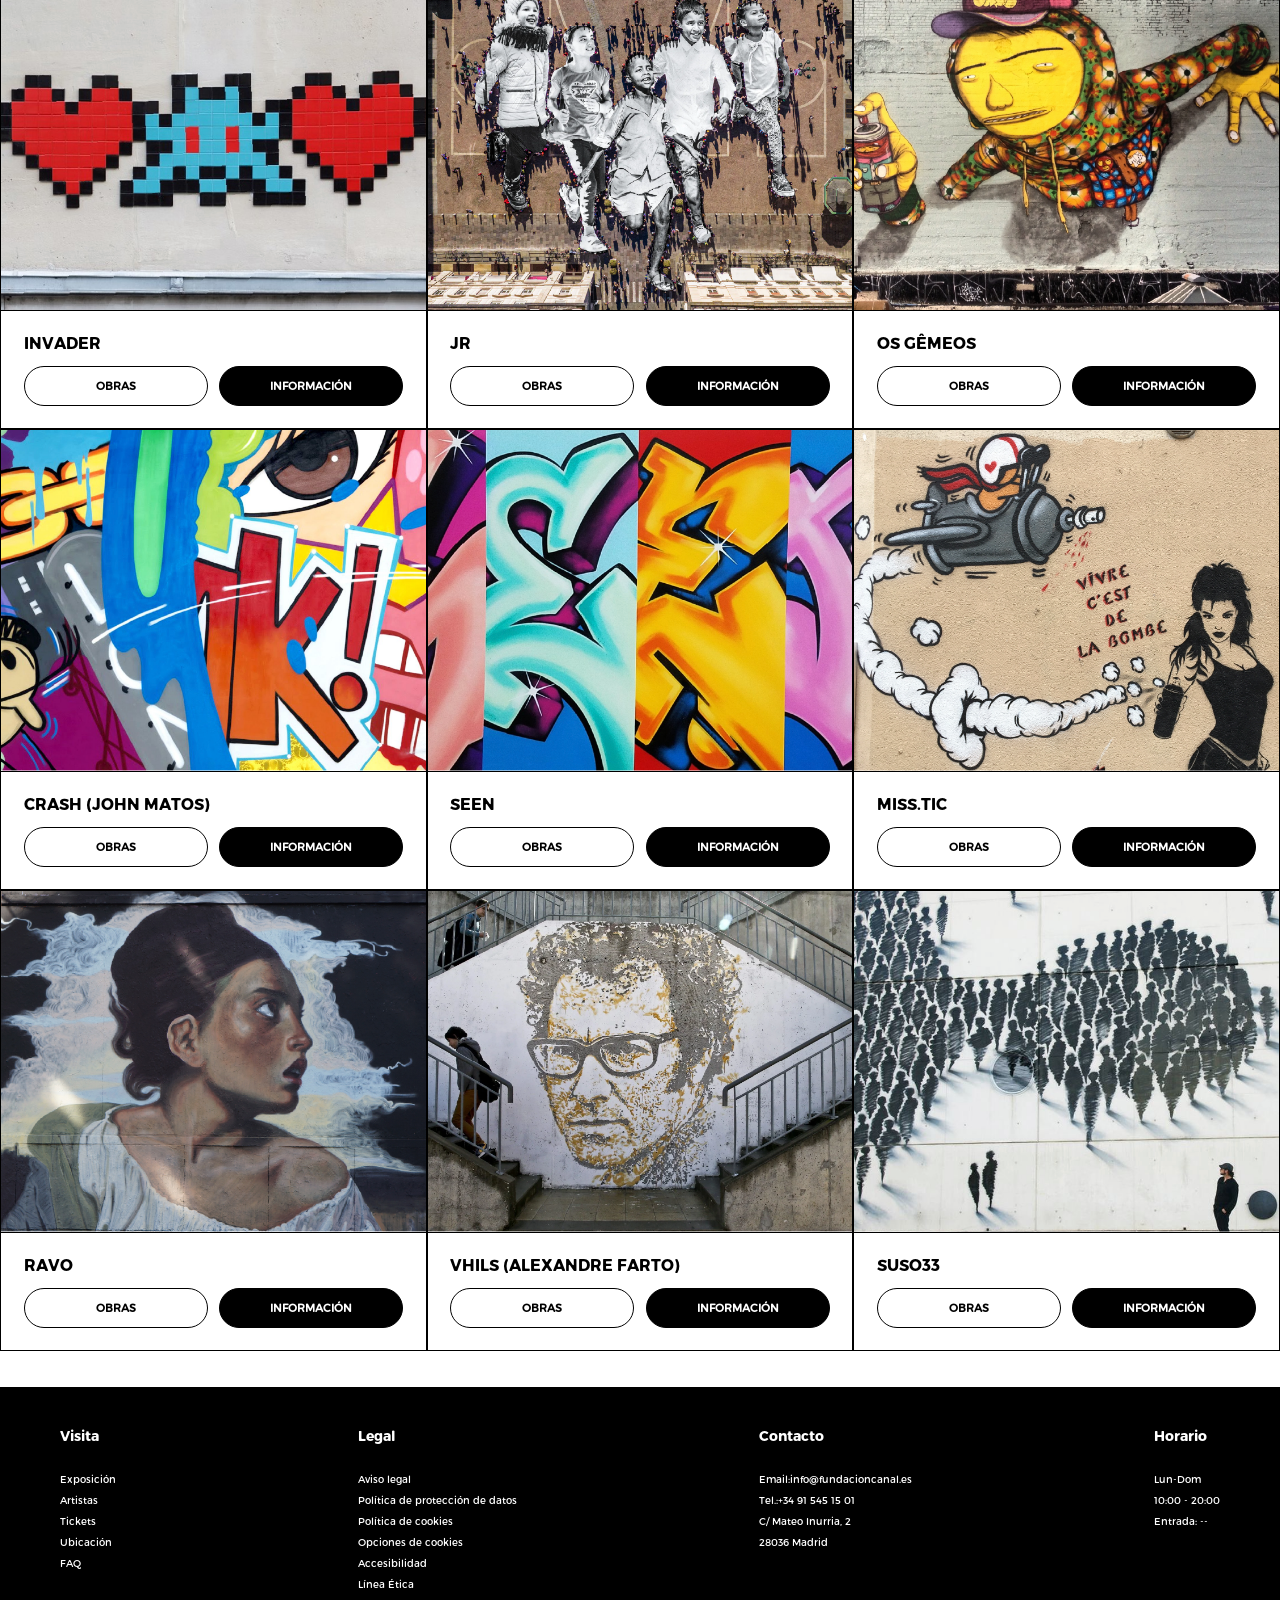
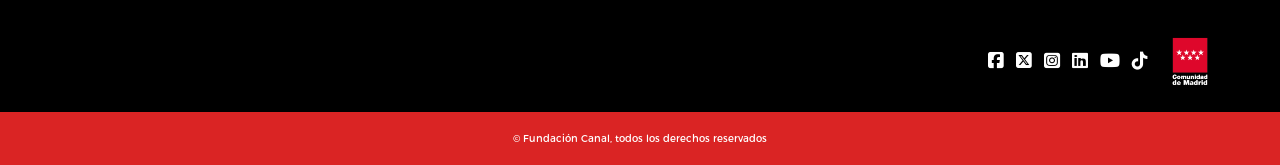
==== commit 56fb298b: "estructura_detalleartistas" ====
--- a/artistas.html
+++ b/artistas.html
@@ -79,8 +79,8 @@
                 <div class="info-artista">
                     <h2>BANKSY</h2>
                     <div class="botones-artista">
-                        <a href="#" class="btn-obras">OBRAS</a>
-                        <a href="#" class="btn-info">INFORMACIÓN</a>
+                        <a href="detalleartistasuno.html" class="btn-obras">OBRAS</a>
+                        <a href="detalleartistasuno.html" class="btn-info">INFORMACIÓN</a>
                     </div>
                 </div>
             </article>
--- a/styledani.css
+++ b/styledani.css
@@ -1,9 +1,263 @@
-/* SELECTOR GENERAL DANI */
-    * {
-        margin: 0;
-        padding: 0;
-        box-sizing: border-box;
-    }
+/* :::::::::::::::::::::::::::::CSS GABRIELA:::::::::::::::::::::::::::::: */
+/* COPIADO DEL CSS DE GABRIELA */
+    /* ELEMENTOS GENERALES: */
+        @font-face {
+            font-family: trueno;
+            src: url(../Trueno-titulo.otf);
+        }
+        @font-face {
+            font-family: lacquer;
+            src: url(../Lacquer-Regular.ttf);
+        }
+        @font-face {
+            font-family: trueno-regular;
+            src: url(../Trueno-texto.otf);
+        }
+
+        :root {
+            --tipo-grafia: trueno;
+            --tipo-texto: trueno-regular;
+            --tipo-deco: lacquer;
+            --acen-color: #DA2424;
+            --dark-color: #000000;
+            --light-color: #ffffff;
+        }
+
+        * {
+            margin: 0;
+            padding: 0;
+            box-sizing: border-box;
+            font-size: 18px;
+        }
+
+        body {
+            background-color: var(--light-color);
+        }
+
+        a {
+            text-decoration: none;
+        }
+
+        ul {
+            list-style: none;
+        }
+
+
+    /* MENÚ DE GABRIELA: */ 
+        .LOGO {
+            width: 120px;
+            height: auto;
+            margin-left: 10px;
+        }
+
+        /* BARRA SUPERIOR ANUNCIOS */
+        .compra-entradas {
+            background-color: var(--light-color);
+            margin: 3px 0;
+            display: flex;
+            justify-content: center;
+            align-items: center;
+        }
+        .compra-entradas a {
+            color: var(--dark-color);
+            font-family: var(--tipo-texto);
+            font-weight: lighter;
+            font-size: 10px;
+        }
+
+        /* HEADER PRINCIPAL */
+        header {
+            position: sticky;
+            top: 0;
+            background-color: var(--dark-color);
+            display: flex;
+            justify-content: space-between;
+            align-items: center;
+            padding: 7px;
+            z-index: 100;
+        }
+        header a {
+            color: var(--light-color);
+            font-family: var(--tipo-texto);
+            font-size: 14px;
+            font-weight: lighter;
+            transition: 0.3s;
+        }
+        header a:hover {
+            color: var(--acen-color);
+        }
+
+        /* MENÚ ESCRITORIO */
+        .menu-desktop {
+            display: flex;
+            justify-content: center;
+            align-items: center;
+            gap: 80px;
+        }
+        .user, .carrito_compra {
+            width: 33px;
+            height: auto;
+        }
+        .nav-desktop {
+            margin-left: auto;
+        }
+        .side-menu {
+            display: none; /* Esconde el checkbox responsive */
+        }
+
+        /* BOTÓN HAMBURGUESA */
+        .hamb {
+            display: none;
+            cursor: pointer;
+            color: var(--light-color);
+        }
+        .hamb .fa-xmark {
+            display: none;
+        }
+        .hamb i {
+            font-size: 29px;
+        }
+
+        /* MENÚ CELULAR DISP. */
+        .nav-mobile {
+            width: 100%;
+            position: fixed;
+            top: 64px;
+            left: 0;
+            background-color: var(--dark-color);
+            z-index: 9999;
+            overflow: hidden;
+            max-height: 0;
+            transition: max-height 0.5s ease-in-out;
+        }
+        .menu-mobile {
+            display: flex;
+            flex-direction: column;
+            justify-content: center;
+            align-items: center;
+            gap: 40px;
+            padding: 40px 0;
+        }
+        .menu-mobile > li > a {
+            font-size: 18px;
+            color: var(--light-color);
+            font-family: var(--tipo-texto);
+            transition: 0.3s;
+        }
+        .menu-mobile > li > a:hover {
+            color: var(--acen-color);
+        }
+        .header-icons {
+            display: flex;
+            align-items: center;
+            gap: 40px;
+            margin-left: 50px;
+            margin-right: 30px;
+        }
+
+        /* Lógica del menú móvil desplegable */
+        .side-menu:checked ~ .nav-mobile {
+            max-height: 100vh;
+        }
+        .side-menu:checked ~ .hamb .fa-bars {
+            display: none;
+        }
+        .side-menu:checked ~ .hamb .fa-xmark {
+            display: block;
+        }
+
+
+    /* FOOTER DE GABRIELA */
+        footer {
+            background-color: var(--dark-color);
+            width: 100%;
+        }
+        .footer-columnas {
+            display: flex;
+            justify-content: space-between;
+            padding: 40px 60px;
+            gap: 20px;
+        }
+        .cont-col {
+            display: flex;
+            flex-direction: column;
+            gap: 8px;
+        }
+        .cont-col h4 {
+            color: var(--light-color);
+            font-family: var(--tipo-grafia);
+            font-size: 14px;
+            padding-bottom: 20px;
+        }
+        .cont-col a, .cont-col p {
+            color: var(--light-color);
+            font-family: var(--tipo-texto);
+            font-weight: lighter;
+            font-size: 10px;
+        }
+        .footer-redes {
+            display: flex;
+            gap: 12px;
+            align-items: center;
+            justify-content: flex-end;
+            padding: 0 60px 20px 60px;
+        }
+        .footer-redes i {
+            font-size: 18px;
+            color: var(--light-color);
+        }
+        .footer-redes img {
+            width: 60px;
+            height: auto;
+        }
+        .footer-copy {
+            background-color: var(--acen-color);
+            padding: 20px 0;
+        }
+        .footer-copy p {
+            font-family: var(--tipo-texto);
+            color: var(--light-color);
+            display: flex;
+            justify-content: center;
+            font-size: 10px;
+        }
+
+        /* ELEMENTO ADICIONAL FIJO */
+        .scroll-arriba a {
+            position: fixed;
+            bottom: 30px;
+            right: 30px;
+            z-index: 999;
+        }
+        .Logo-arteurbano {
+            width: 80px;
+            height: auto;
+        }
+
+
+/* :::::::::::::::::::::::::::FIN CSS GABRIELA:::::::::::::::::::::::::::::: */
+
+
+
+
+
+
+
+
+
+
+
+
+
+
+
+
+
+
+
+
+/* ::::::::::::::::::::::::::::::DANI CSS::::::::::::::::::::::::::::::::: */
+
 
 /* MODELO GABRIELA/LUCÍA */
     :root {
@@ -28,71 +282,48 @@
 /* ARTISTAS */
     /* HERO_ARTISTAS */
         #hero-artistas {
-            position: relative;
-            width: 100%;
-            height: 60vh;
-            background-image: url('media/imgdani/artistas/hero_artistas.webp');
+            background-image: linear-gradient(rgba(0, 0, 0, 0.5), rgba(0, 0, 0, 0.5)), url('media/imgdani/artistas/hero_artistas.webp');
             background-size: cover;
             background-position: center;
-            display: flex;
-            align-items: center;
-            padding: 0 3.75rem;
-        }
-
-        #hero-artistas::before {
-            content: "";
-            position: absolute;
-            top: 0;
-            left: 0;
-            width: 100%;
-            height: 100%;
-            background-color: rgba(0, 0, 0, 0.4); 
-            z-index: 1; 
-        }
-
-        .hero-artistas-content {
-            max-width: 50rem;
-            position: relative;
-            z-index: 2; 
-        }
-
-        .hero-artistas-content h1 {
+            height: 60vh;
+            display: flex;
+            align-items: center;
+            color: var(--light-color);
+            padding: 0 4rem;
+        }
+
+        #hero-artistas h1 {
             font-family: var(--tipo-grafia);
-            font-size: 5rem; 
-            color: var(--light-color);
-            margin-bottom: 1.25rem;
-        }
-
-        .hero-artistas-content p {
-            font-family: var(--tipo-texto);
-            color: var(--light-color);
-            font-size: 1.125rem; 
+            font-size: 4.5rem;
+            text-transform: uppercase;
+            margin-bottom: 1rem;
+        }
+
+        #hero-artistas p {
+            font-family: var(--tipo-texto);
+            max-width: 45rem;
+            font-size: 14px; 
             line-height: 1.6;
         }
 
     /* TARJETAS_ARTISTAS: MÓVIL */
         .grid-artistas {
             display: grid;
-            grid-template-columns: 1fr; 
-            gap: 1.5rem; 
-            padding: 1.5rem 0.5rem; 
             background-color: var(--light-color);
-            width: 100%;
         }
 
         .tarjeta-artista {
+            background-color: var(--light-color);
+            border: 1px solid var(--dark-color); 
             display: flex;
             flex-direction: column;
-            background-color: var(--light-color);
-            border: 0.1rem solid var(--dark-color);
             overflow: hidden;
-            width: 100%;
         }
 
         .imagen-artista {
             width: 100%;
-            height: 18.75rem;
-            overflow: hidden;
+            object-fit: cover;
+            border-bottom: 1px solid var(--dark-color);
         }
 
         .imagen-artista img {
@@ -107,16 +338,16 @@
         }
 
         .info-artista {
-            padding: 1.5rem;          
-            display: flex;
-            flex-direction: column;  
-            gap: 0.8rem;              
+            padding: 1.25rem;          
+            display: flex;
+            flex-direction: column;   
+            gap: 0.75rem;              
             background-color: var(--light-color);
         }
 
         .info-artista h2 {
             font-family: var(--tipo-grafia);
-            font-size: 1.35rem; 
+            font-size: 16px; 
             color: var(--dark-color);
             text-transform: uppercase;
             margin: 0;                
@@ -126,8 +357,8 @@
             font-family: var(--tipo-texto);
             color: var(--dark-color);
             line-height: 1.5;
-            font-size: 1rem; 
-            margin: 0 0 0.5rem 0;    
+            font-size: 13px; 
+            margin: 0 0 0.25rem 0;     
         }
 
         .botones-artista {
@@ -143,24 +374,21 @@
             align-items: center;
             justify-content: center;
             text-align: center;
-            font-family: var(--tipo-grafia); 
-            font-size: 0.75rem; 
-            padding: 0.85rem 0.2rem;   
+            font-family: var(--tipo-texto);
+            font-size: 11px; 
+            padding: 0.65rem 0.2rem;   
             font-weight: bold;
-            text-decoration: none;
             text-transform: uppercase;
             border-radius: 50px;
             transition: all 0.3s ease;
             white-space: nowrap; 
         }
-
             /* BOTÓN: OBRAS (HOVER DE BLANCO A NEGRO) */
             .btn-obras {
                 background-color: var(--light-color);
                 color: var(--dark-color);
-                border: 0.1rem solid var(--dark-color);
-            }
-
+                border: 1px solid var(--dark-color);
+            }
             .btn-obras:hover {
                 background-color: var(--dark-color);
                 color: var(--light-color);
@@ -170,9 +398,8 @@
             .btn-info {
                 background-color: var(--dark-color);
                 color: var(--light-color);
-                border: 0.1rem solid var(--dark-color);
-            }
-
+                border: 1px solid var(--dark-color);
+            }
             .btn-info:hover {
                 background-color: var(--acen-color);
                 border-color: var(--acen-color);
@@ -187,13 +414,27 @@
 
 
 
-
-
-            
+/* :::::::::::::::::::::::::::: FIN CSS DANI:::::::::::::::::::::::::::::::: */
+
+     
+
+
+
+
+
+
+
+
+
+
+
+
+
+/* :::::::::::::::::::::: MEDIA QUERIES: DANI::::::::::::::::::::::::::::: */
 
 /* RESPONSIVE MÓVIL */
         /* MÓVIL_ARTISTAS */
-        @media screen and (max-width: 720px) {
+        /* @media screen and (max-width: 720px) {
             #hero-artistas {
                 padding: 0 1.25rem;
                 height: auto;
@@ -213,23 +454,23 @@
             .btn-obras {
                 display: none;
             }
-        }
+        } */
 
 
 /* RESPONSIVE TABLET */
         /* TABLET_ARTISTAS */
-        @media screen and (min-width: 721px) and (max-width: 1024px) {
+        /* @media screen and (min-width: 721px) and (max-width: 1024px) {
             .grid-artistas {
                 grid-template-columns: repeat(2, 1fr); 
                 padding: 2.5rem 2rem;
                 width: 95%;
                 margin: 0 auto;
             }
-        }
+        } */
 
 /* RESPONSIVE ORDENADOR NORMAL */
         /* ORDENADOR NORMAL_ ARTISTAS */
-        @media screen and (min-width: 1025px) and (max-width: 1599px) {
+        /* @media screen and (min-width: 1025px) and (max-width: 1599px) {
             #hero-artistas h1 {
                 font-size: 4.5rem;
             }
@@ -245,12 +486,12 @@
             .imagen-artista {
                 height: 19rem;
             }
-        }
+        } */
 
 
 /* RESPONSIVE ORDENADOR ENORME */
     /* ORDENADOR ENORME_ ARTISTAS */
-        @media screen and (min-width: 1600px) {
+        /* @media screen and (min-width: 1600px) {
             #hero-artistas h1 {
                 font-size: 5rem;
             }
@@ -266,4 +507,167 @@
             .imagen-artista {
                 height: 21rem;
             }
-        }+        } */
+
+/* ::::::::::::::::::::::FIN  MEDIA QUERIES: DANI::::::::::::::::::::::::::: */
+
+
+
+
+
+
+
+
+
+
+
+
+
+/* ::::::::::::::: MEDIA QUERIES: MIXTO (GABRIELA+DANI)::::::::::::::::::: */
+/* --- RESPONSIVE MÓVIL (Hasta 720px) --- */
+    @media screen and (max-width: 720px) {
+    header { 
+            justify-content: space-between; 
+            padding: 10px;
+        }
+        .nav-desktop { 
+            display: none; 
+        }
+        .hamb { 
+            display: flex; 
+            align-items: center; 
+            order: 3; 
+            margin-left: 15px; 
+        }
+        .LOGO { 
+            order: 1; 
+            width: 100px; 
+        }
+        .header-icons { 
+            order: 2; 
+            margin-left: auto; 
+            gap: 20px;
+        }
+        .user, .carrito_compra { 
+            width: 28px; 
+        }
+
+
+        /* ARTISTAS_DANI */
+        #hero-artistas {
+                padding: 0 1.25rem;
+                height: auto;
+                padding-top: 8.75rem; 
+                padding-bottom: 2.5rem;
+            }
+            #hero-artistas h1 { 
+                font-size: 2.5rem; 
+            }
+            
+            .grid-artistas { 
+                grid-template-columns: 1fr; 
+                padding: 1.5rem 0rem; 
+                /* gap: 1.5rem; 
+                width: 100%;  */
+            }
+            
+            .imagen-artista {
+                height: 14rem; 
+            }
+            
+            .btn-obras { 
+                display: none; 
+            }
+    }
+
+
+
+
+
+/* --- RESPONSIVE TABLET (Desde 721px hasta 1024px) --- */
+    @media screen and (min-width: 721px) and (max-width: 1024px) {
+        /* MENÚ Y FOOTER_GABRIELA */
+        .nav-desktop { 
+            display: none; 
+        }
+        .hamb { 
+            display: flex; 
+            align-items: center; 
+            order: 3; 
+            margin-left: 15px; 
+        }
+        .LOGO { 
+            order: 1; 
+        }
+        .header-icons { 
+            order: 2; 
+            margin-left: auto; 
+        }
+        .footer-columnas { 
+            flex-wrap: wrap; 
+            padding: 30px 20px; 
+            gap: 30px; 
+        }
+        .cont-col { 
+            width: 45%; 
+        }
+
+        
+        /* ARTISTAS_DANI */
+        .grid-artistas { 
+            grid-template-columns: repeat(2, 1fr); 
+            padding: 2.5rem 0rem; 
+            /* gap: 1.5rem; 
+            width: 95%; 
+            margin: 0 auto;  */
+        }
+        
+        .imagen-artista {
+            height: 16rem;
+        }
+    }
+
+/* --- TU MACBOOK PRO Y PORTÁTILES (Desde 1025px hasta 1599px) --- */
+    @media screen and (min-width: 1025px) and (max-width: 1599px) {
+        /* SEGURIDAD: Nos aseguramos de que el menú móvil de Gabriela no se active en pc */
+        .hamb, .nav-mobile { 
+            display: none !important; 
+        }
+        
+        .nav-desktop { 
+            display: block; 
+        }
+
+        /* ARTISTAS_DANI */
+        .grid-artistas {
+            grid-template-columns: repeat(3, 1fr); 
+            /* gap: 1.875rem; */
+            padding: 2rem 0rem;
+            /* width: 98%;  */
+            /* margin: 0 auto;     */
+        }
+        
+        .imagen-artista {
+            height: 19rem; 
+        }
+    }
+
+/* --- MONITOR DE MESA GRANDE (A partir de 1600px) --- */
+    @media screen and (min-width: 1600px) {
+        .hamb, .nav-mobile { 
+            display: none !important; 
+        }
+
+        /* ARTISTAS_DANI */
+        .grid-artistas {
+            grid-template-columns: repeat(4, 1fr); 
+            /* gap: 2rem; */
+            padding: 2rem 0rem;
+            /* width: 98%;
+            margin: 0 auto; */
+        }
+        
+        .imagen-artista {
+            height: 21rem;
+        }
+    }
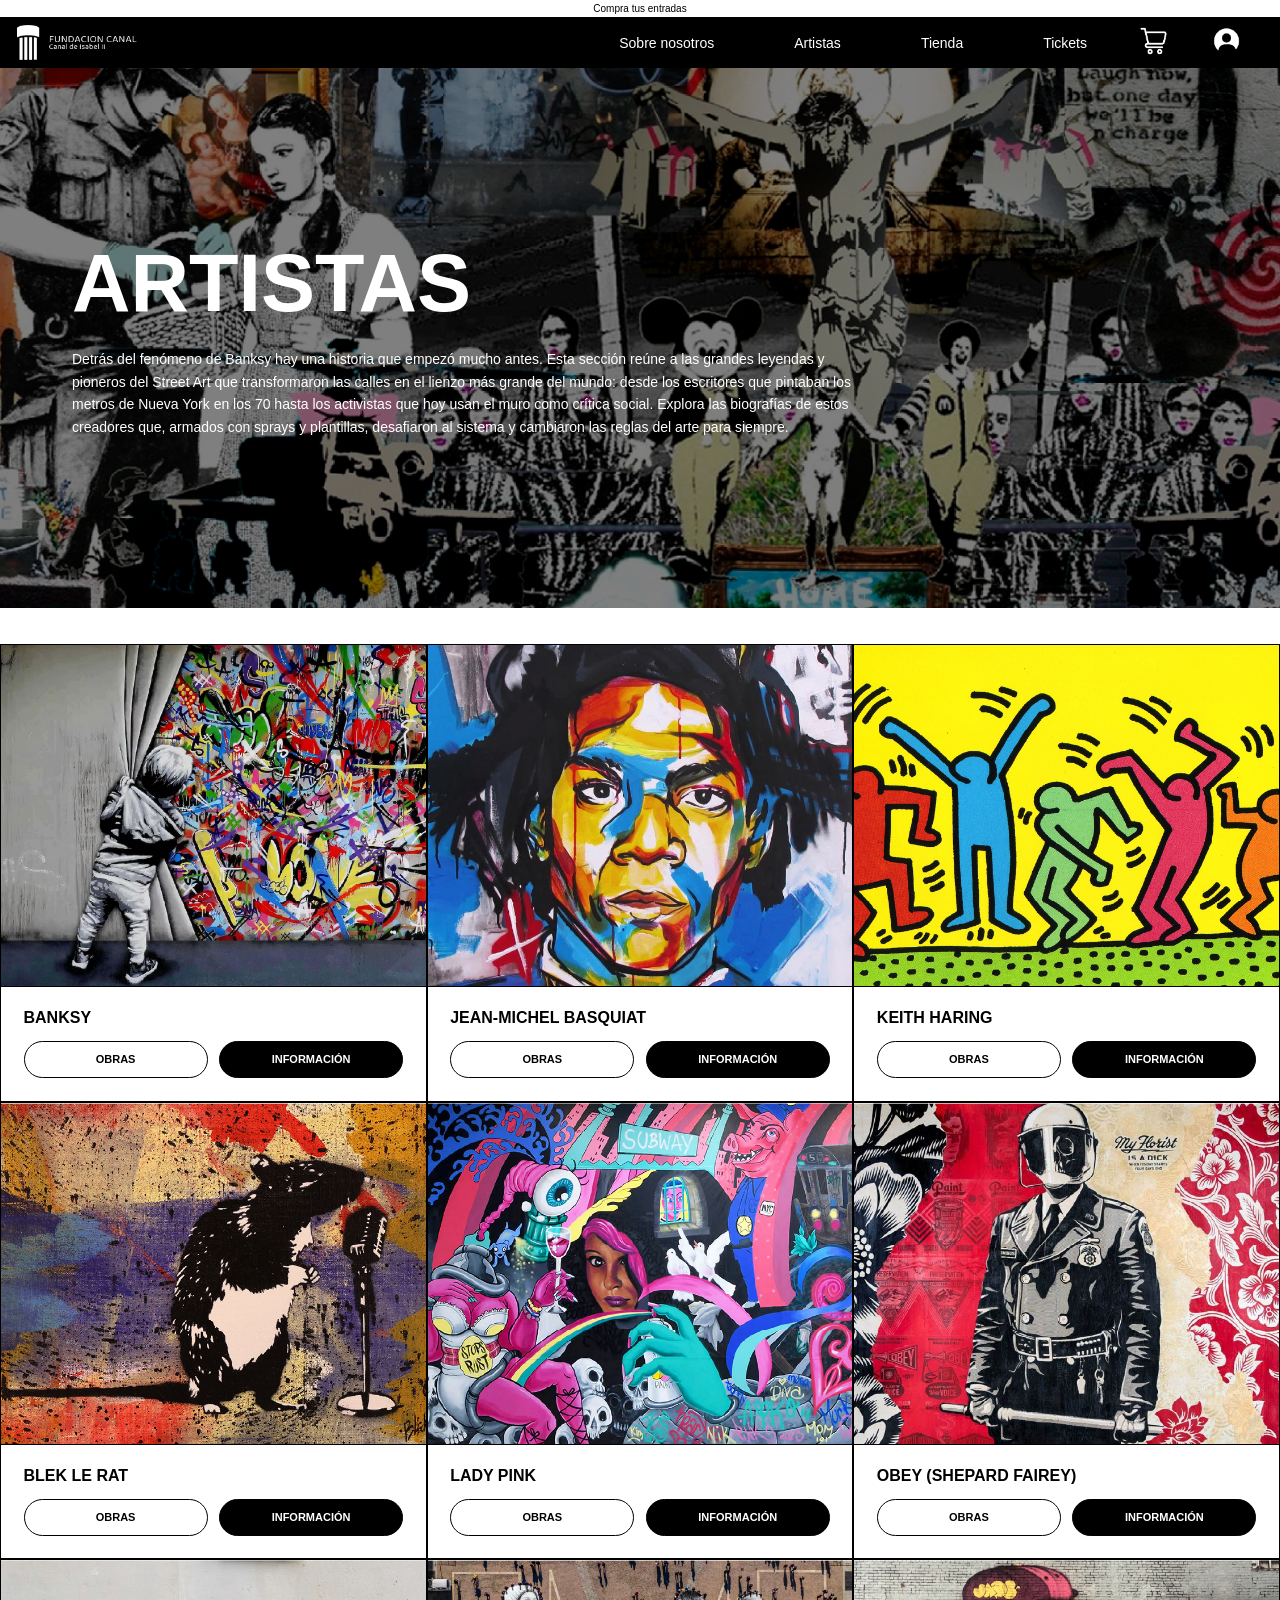
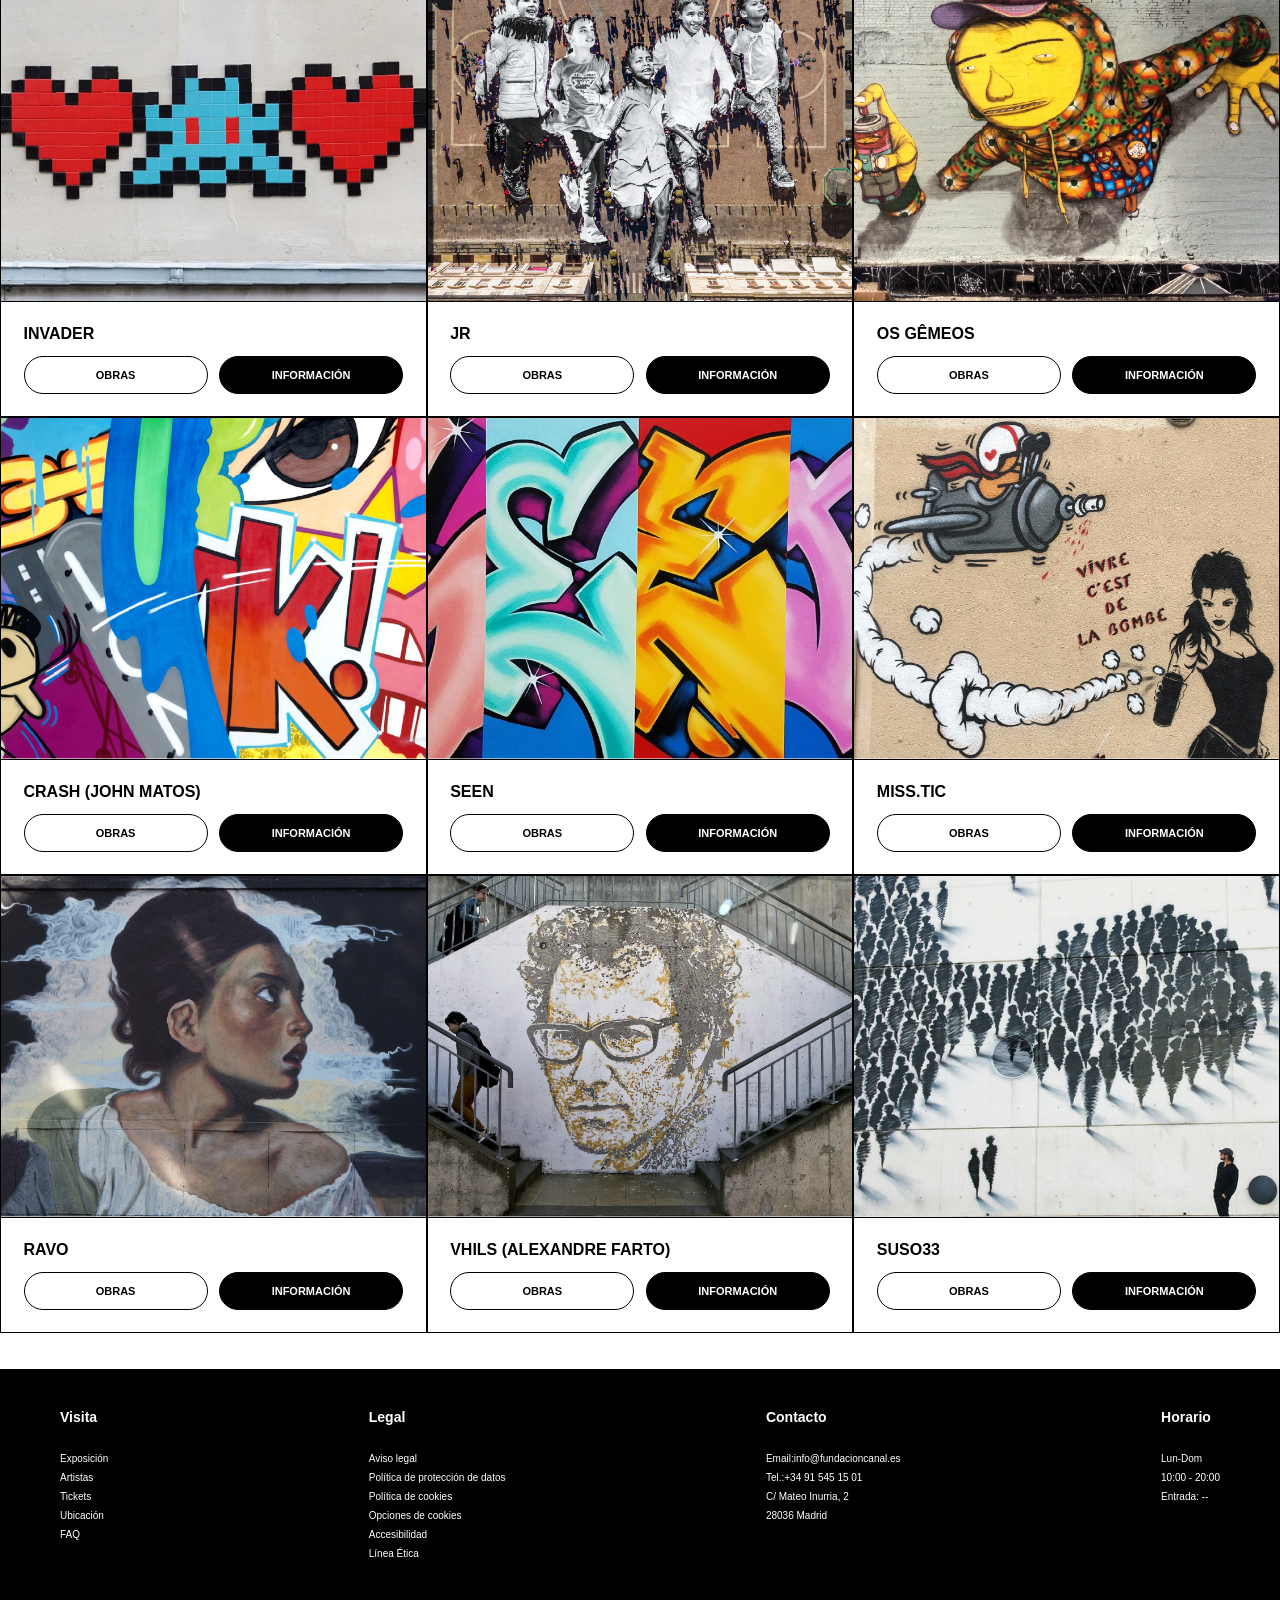
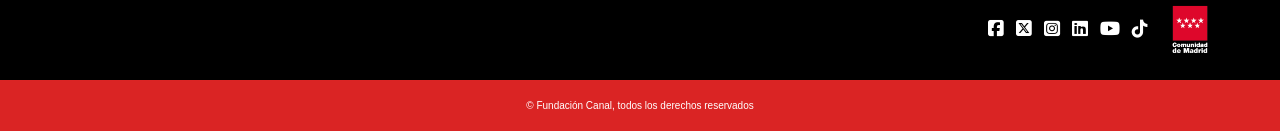
==== commit 9cc0676c: "desarrollo_detallesartistasdos" ====
--- a/artistas.html
+++ b/artistas.html
@@ -16,7 +16,7 @@
 
 
     <body>
-        <!-- MENÚ GABI -->
+        <!-- MENÚ GABRIELA -->
             <div class="compra-entradas">
                 <a href="">Compra tus entradas</a>
             </div>
@@ -57,7 +57,7 @@
 
 
 
-        <!-- HERO ARTISTAS -->
+        <!-- HERO ARTISTAS DANI -->
             <section id="hero-artistas">
                 <div class="hero-artistas-content">
                     <h1>ARTISTAS</h1>
@@ -93,8 +93,8 @@
                 <div class="info-artista">
                     <h2>JEAN-MICHEL BASQUIAT</h2>
                     <div class="botones-artista">
-                        <a href="#" class="btn-obras">OBRAS</a>
-                        <a href="#" class="btn-info">INFORMACIÓN</a>
+                        <a href="detallesdeartistados.html" class="btn-obras">OBRAS</a>
+                        <a href="detallesdeartistados.html" class="btn-info">INFORMACIÓN</a>
                     </div>
                 </div>
             </article>
@@ -282,8 +282,6 @@
             </article>
 
             </main>
-
-
 
 
 
--- a/styledani.css
+++ b/styledani.css
@@ -1,7 +1,7 @@
 /* :::::::::::::::::::::::::::::CSS GABRIELA:::::::::::::::::::::::::::::: */
 /* COPIADO DEL CSS DE GABRIELA */
     /* ELEMENTOS GENERALES: */
-        @font-face {
+        /* @font-face {
             font-family: trueno;
             src: url(../Trueno-titulo.otf);
         }
@@ -12,7 +12,7 @@
         @font-face {
             font-family: trueno-regular;
             src: url(../Trueno-texto.otf);
-        }
+        } */
 
         :root {
             --tipo-grafia: trueno;
@@ -279,6 +279,11 @@
     }
 
 
+
+
+
+
+/* _____________________PÁGINA ARTISTAS__________________________ */
 /* ARTISTAS */
     /* HERO_ARTISTAS */
         #hero-artistas {
@@ -407,14 +412,213 @@
 
     
 
-
-
-
-
-
-
-
-/* :::::::::::::::::::::::::::: FIN CSS DANI:::::::::::::::::::::::::::::::: */
+/* _____________________PÁGINA DETALLE ARTISTAS_______________________ */
+/* DETALLE DE ARTISTAS UNO */
+    /* HERO DEL DETALLE ARTISTA */
+        .hero-detallesartista {
+        background-image: linear-gradient(rgba(0, 0, 0, 0.4), rgba(0, 0, 0, 0.85)), url('media/imgdani/detalle_artistas/banksy/hero_banksy.webp'); 
+        background-size: cover;
+        background-position: center 30%;
+        height: 55vh;
+        display: flex;
+        align-items: flex-end;
+        padding: 2.5rem 6%;
+        box-sizing: border-box;
+        color: var(--light-color);
+        }
+
+        .hero-content {
+        max-width: 45rem;
+        }
+
+        .hero-content h1 {
+        font-family: var(--tipo-grafia); 
+        font-size: 4.5rem; 
+        text-transform: uppercase;
+        margin-top: 0;
+        margin-bottom: 1rem; 
+        letter-spacing: 0.125rem;
+        }
+
+        .hero-content p {
+        font-family: var(--tipo-texto); 
+        font-size: 14px; 
+        line-height: 1.6; 
+        color: var(--light-color); 
+        margin: 0;
+        }
+
+    /* BLOQUE TEXTO E IMAGEN (ORDENADOR) */
+        #zona-banksy {
+        display: flex;
+        flex-direction: row;
+        justify-content: space-between;
+        align-items: flex-start;
+        padding: 3.75rem 6%;
+        background-color: var(--dark-color); 
+        color: var(--light-color); 
+        gap: 3.125rem;
+        box-sizing: border-box;
+        }
+
+        #zona-banksy .texto-introduccion {
+        font-family: 'Trueno-texto', Arial, sans-serif;
+        width: 45%; 
+        font-size: 1.1rem;
+        line-height: 1.7;
+        color: var(--light-color);
+        text-align: justify;
+        }
+
+        #zona-banksy .texto-introduccion p {
+        font-family: var(--tipo-texto); 
+        color: var(--light-color);
+        line-height: 1.5;
+        font-size: 13px; 
+        margin-top: 0;
+        margin-bottom: 1.25rem; 
+        }
+
+        #zona-banksy .zona-galeria {
+        width: 55%;
+        }
+
+    /* GALERÍA DE IMÁGENES (ADRIÁN) */
+        .galeria {
+        width: 100%;
+        display: flex;
+        flex-wrap: wrap;
+        gap: 1.25rem; 
+        margin-top: 0;
+        }
+
+        .galeria > figure {
+        flex: calc(50% - 10px); 
+        border: 1px solid #222;
+        background-color: #111;
+        cursor: pointer;
+        margin: 0;
+        overflow: hidden;
+        transition: transform 0.2s ease, border-color 0.2s ease;
+        box-sizing: border-box;
+        }
+
+        .galeria > figure:hover {
+        transform: scale(1.02);
+        border-color: var(--light-color); 
+        }
+
+        /* TEXTOS OCULTOS */
+        .galeria > figure figcaption {
+        display: none;
+        }
+
+        .galeria > figure img {
+        width: 100%;
+        height: 15rem;
+        object-fit: cover;
+        vertical-align: middle;
+        }
+
+    /* ESTILOS VENTANA MODAL */
+        #modal {
+        position: fixed;
+        top: 0;
+        left: 0;
+        width: 100%;
+        height: 100vh;
+        overflow-y: auto;
+        padding: 4% 10%;
+        background-color: rgba(0, 0, 0, 0.95);
+        display: none; 
+        justify-content: center;
+        align-items: center;
+        z-index: 99999; 
+        box-sizing: border-box;
+        }
+
+        #modal > figure {
+        display: flex;
+        flex-direction: row; 
+        align-items: center;
+        gap: 2.5rem;
+        max-width: 62.5rem;
+        width: 100%;
+        margin: 0 auto;
+        }
+
+        #modal > figure > * {
+        width: 50%;
+        }
+
+        #modal > figure > img {
+        max-height: 75vh;
+        object-fit: contain; 
+        border: 1px solid #333;
+        }
+
+        #modal > figure > figcaption {
+        color: var(--light-color);
+        text-align: left;
+        }
+
+        #modal > figure > figcaption > h3 {
+        font-family: var(--tipo-grafia);
+        font-size: 2.2rem;
+        margin-top: 0;
+        margin-bottom: 15px;
+        text-transform: uppercase;
+        letter-spacing: 1px;
+        }
+
+        #modal > figure > figcaption > p {
+        font-family: var(--tipo-texto); 
+        font-size: 14px;
+        line-height: 1.6;
+        color: #cccccc;
+        margin: 0;
+        }
+
+        #cerrar {
+        position: absolute;
+        top: 1.25rem;
+        right: 1.875rem;
+        font-size: 5rem;
+        color: var(--light-color);
+        cursor: pointer;
+        line-height: 1;
+        transition: color 0.2s;
+        user-select: none;
+        }
+
+        #cerrar:hover {
+        color: var(--acen-color); 
+        }
+
+
+    /* HERO DEL DETALLE ARTISTA DOS */
+        .hero-detallesartistados {
+        background-image: linear-gradient(rgba(0, 0, 0, 0.4), rgba(0, 0, 0, 0.85)), url('media/imgdani/detalle_artistas/basquiat/hero_basquiat.webp'); 
+        background-size: cover;
+        background-position: center 30%;
+        height: 55vh;
+        display: flex;
+        align-items: flex-end;
+        padding: 2.5rem 6%;
+        box-sizing: border-box;
+        color: var(--light-color);
+        }
+
+
+
+
+
+
+
+
+
+
+/* :::::::::::::::::::::::::::: FIN CSS DANI:::::::::::::::::::::::::::::: */
 
      
 
@@ -433,7 +637,6 @@
 /* :::::::::::::::::::::: MEDIA QUERIES: DANI::::::::::::::::::::::::::::: */
 
 /* RESPONSIVE MÓVIL */
-        /* MÓVIL_ARTISTAS */
         /* @media screen and (max-width: 720px) {
             #hero-artistas {
                 padding: 0 1.25rem;
@@ -454,11 +657,17 @@
             .btn-obras {
                 display: none;
             }
+
+            .galeria > figure {
+                flex: 100%;
+            }
+            .galeria > figure img {
+                height: 260px;
+            }
         } */
 
 
 /* RESPONSIVE TABLET */
-        /* TABLET_ARTISTAS */
         /* @media screen and (min-width: 721px) and (max-width: 1024px) {
             .grid-artistas {
                 grid-template-columns: repeat(2, 1fr); 
@@ -466,10 +675,50 @@
                 width: 95%;
                 margin: 0 auto;
             }
+                    .hero-detallesartista {
+            height: auto;
+            padding: 140px 20px 40px 20px; 
+        }
+        
+            .hero-content h1 {
+                font-size: 2.8rem;
+            }
+
+            #zona-banksy {
+                flex-direction: column;
+                padding: 40px 20px;
+                gap: 30px;
+            }
+
+            #zona-banksy .texto-introduccion, 
+            #zona-banksy .zona-galeria {
+                width: 100%;
+            }
+
+            .galeria > figure {
+                flex: calc(50% - 10px);
+            }
+
+            #modal {
+                align-items: flex-start;
+                padding: 80px 20px 40px 20px;
+            }
+
+            #modal > figure {
+                flex-direction: column;
+                gap: 20px;
+            }
+
+            #modal > figure > * {
+                width: 100%;
+            }
+
+            #modal > figure > figcaption {
+                text-align: center;
+            }
         } */
 
 /* RESPONSIVE ORDENADOR NORMAL */
-        /* ORDENADOR NORMAL_ ARTISTAS */
         /* @media screen and (min-width: 1025px) and (max-width: 1599px) {
             #hero-artistas h1 {
                 font-size: 4.5rem;
@@ -490,7 +739,6 @@
 
 
 /* RESPONSIVE ORDENADOR ENORME */
-    /* ORDENADOR ENORME_ ARTISTAS */
         /* @media screen and (min-width: 1600px) {
             #hero-artistas h1 {
                 font-size: 5rem;
@@ -526,35 +774,37 @@
 /* ::::::::::::::: MEDIA QUERIES: MIXTO (GABRIELA+DANI)::::::::::::::::::: */
 /* --- RESPONSIVE MÓVIL (Hasta 720px) --- */
     @media screen and (max-width: 720px) {
-    header { 
-            justify-content: space-between; 
-            padding: 10px;
-        }
-        .nav-desktop { 
-            display: none; 
-        }
-        .hamb { 
-            display: flex; 
-            align-items: center; 
-            order: 3; 
-            margin-left: 15px; 
-        }
-        .LOGO { 
-            order: 1; 
-            width: 100px; 
-        }
-        .header-icons { 
-            order: 2; 
-            margin-left: auto; 
-            gap: 20px;
-        }
-        .user, .carrito_compra { 
-            width: 28px; 
-        }
+    /* MENÚ Y FOOTER GABRIELA */
+            header { 
+                justify-content: space-between; 
+                padding: 10px;
+            }
+            .nav-desktop { 
+                display: none; 
+            }
+            .hamb { 
+                display: flex; 
+                align-items: center; 
+                order: 3; 
+                margin-left: 15px; 
+            }
+            .LOGO { 
+                order: 1; 
+                width: 100px; 
+            }
+            .header-icons { 
+                order: 2; 
+                margin-left: auto; 
+                gap: 20px;
+            }
+            .user, .carrito_compra { 
+                width: 28px; 
+            }
+
 
 
         /* ARTISTAS_DANI */
-        #hero-artistas {
+            #hero-artistas {
                 padding: 0 1.25rem;
                 height: auto;
                 padding-top: 8.75rem; 
@@ -578,7 +828,74 @@
             .btn-obras { 
                 display: none; 
             }
+
+
+
+            /* DETALLES ARTISTAS */
+            .hero-detallesartista {
+                padding: 0 1.25rem;
+                height: auto;
+                padding-top: 8.75rem; 
+                padding-bottom: 2.5rem;
+            }
+            .hero-detallesartistados {
+                padding: 0 1.25rem;
+                height: auto;
+                padding-top: 8.75rem; 
+                padding-bottom: 2.5rem;
+            }
+
+            .hero-content h1 { 
+                font-size: 2.5rem; 
+            }
+
+            #zona-banksy {
+                flex-direction: column;
+                padding: 1.5rem 0rem;          
+                gap: 1.5rem;
+            }
+
+            #zona-banksy .texto-introduccion {
+                width: 100%;
+                padding: 0 1.25rem;             
+            }
+
+            #zona-banksy .zona-galeria {
+                width: 100%;                   
+            }
+
+            .galeria {
+                gap: 1rem;                      
+            }
+
+            .galeria > figure {
+                flex: 100%;                     
+                border: 0,1rem;                 
+            }
+            
+            .galeria > figure img {
+                height: 14rem; 
+            }
+
+            /* VENTANA MODAL (Opcional por si acaso) */
+            #modal {
+                align-items: flex-start;
+                padding: 5rem 1.25rem 2.5rem 1.25rem;
+            }
+            #modal > figure {
+                flex-direction: column;
+                gap: 1.25rem;
+            }
+            #modal > figure > * {
+                width: 100%;
+            }
+            #modal > figure > figcaption {
+                text-align: center;
+            }
+
     }
+            
+    
 
 
 
@@ -587,69 +904,157 @@
 /* --- RESPONSIVE TABLET (Desde 721px hasta 1024px) --- */
     @media screen and (min-width: 721px) and (max-width: 1024px) {
         /* MENÚ Y FOOTER_GABRIELA */
-        .nav-desktop { 
-            display: none; 
-        }
-        .hamb { 
-            display: flex; 
-            align-items: center; 
-            order: 3; 
-            margin-left: 15px; 
-        }
-        .LOGO { 
-            order: 1; 
-        }
-        .header-icons { 
-            order: 2; 
-            margin-left: auto; 
-        }
-        .footer-columnas { 
-            flex-wrap: wrap; 
-            padding: 30px 20px; 
-            gap: 30px; 
-        }
-        .cont-col { 
-            width: 45%; 
-        }
+            .nav-desktop { 
+                display: none; 
+            }
+            .hamb { 
+                display: flex; 
+                align-items: center; 
+                order: 3; 
+                margin-left: 15px; 
+            }
+            .LOGO { 
+                order: 1; 
+            }
+            .header-icons { 
+                order: 2; 
+                margin-left: auto; 
+            }
+            .footer-columnas { 
+                flex-wrap: wrap; 
+                padding: 30px 20px; 
+                gap: 30px; 
+            }
+            .cont-col { 
+                width: 45%; 
+            }
 
         
         /* ARTISTAS_DANI */
-        .grid-artistas { 
-            grid-template-columns: repeat(2, 1fr); 
-            padding: 2.5rem 0rem; 
-            /* gap: 1.5rem; 
-            width: 95%; 
-            margin: 0 auto;  */
-        }
-        
-        .imagen-artista {
-            height: 16rem;
-        }
+            .grid-artistas { 
+                grid-template-columns: repeat(2, 1fr); 
+                padding: 2.5rem 0rem; 
+                /* gap: 1.5rem; 
+                width: 95%; 
+                margin: 0 auto;  */
+            }
+            
+            .imagen-artista {
+                height: 16rem;
+            }
+
+
+        /* DETALLES DE ARTISTAS_DANI */
+            .hero-detallesartista {
+                height: auto;
+                padding: 8.75rem 2rem 2.5rem 2rem;
+            }
+            .hero-detallesartistados {
+                height: auto;
+                padding: 8.75rem 2rem 2.5rem 2rem;
+            }
+            
+            .hero-content h1 {
+                font-size: 3.5rem;
+            }
+
+            #zona-banksy {
+                flex-direction: column;        
+                padding: 2.5rem 0rem;        
+                gap: 2rem;
+            }
+
+            #zona-banksy .texto-introduccion {
+                width: 100%;
+                padding: 0 2rem;             
+            }
+
+            #zona-banksy .zona-galeria {
+                width: 100%;
+            }
+
+            .galeria {
+                gap: 1rem;                     
+            }
+
+            .galeria > figure {
+                flex: 40%;                   
+                border: none;
+            }
+            
+            .galeria > figure img {
+                height: 15rem;
+            }
+
+            /* VENTANA MODAL */
+            #modal {
+                align-items: flex-start;
+                padding: 5rem 2rem 2.5rem 2rem;
+            }
+            #modal > figure {
+                flex-direction: column;
+                gap: 1.5rem;
+            }
+            #modal > figure > * {
+                width: 100%;
+            }
+            #modal > figure > figcaption {
+                text-align: center;
+            }
     }
 
-/* --- TU MACBOOK PRO Y PORTÁTILES (Desde 1025px hasta 1599px) --- */
+
+
+/* ---  MACBOOK PRO Y PORTÁTILES (Desde 1025px hasta 1599px) --- */
     @media screen and (min-width: 1025px) and (max-width: 1599px) {
-        /* SEGURIDAD: Nos aseguramos de que el menú móvil de Gabriela no se active en pc */
-        .hamb, .nav-mobile { 
-            display: none !important; 
-        }
-        
-        .nav-desktop { 
-            display: block; 
-        }
+        /* GABRIELA */
+            .hamb, .nav-mobile { 
+                display: none !important; 
+            }
+            
+            .nav-desktop { 
+                display: block; 
+            }
 
         /* ARTISTAS_DANI */
-        .grid-artistas {
-            grid-template-columns: repeat(3, 1fr); 
-            /* gap: 1.875rem; */
-            padding: 2rem 0rem;
-            /* width: 98%;  */
-            /* margin: 0 auto;     */
-        }
-        
-        .imagen-artista {
-            height: 19rem; 
-        }
+            .grid-artistas {
+                grid-template-columns: repeat(3, 1fr); 
+                /* gap: 1.875rem; */
+                padding: 2rem 0rem;
+                /* width: 98%;  */
+                /* margin: 0 auto;*/
+            }
+            
+            .imagen-artista {
+                height: 19rem; 
+            }
+
+        /* DETALLES DE ARTISTAS (BANKSY) - ORDENADOR EXACTO */
+            #zona-banksy {
+                flex-direction: row;            
+            }
+
+            #zona-banksy .texto-introduccion {
+                width: 45%;                     
+            }
+
+            #zona-banksy .zona-galeria {
+                width: 55%;                   
+            }
+
+            .galeria {
+                gap: 20px;                    
+            }
+
+            .galeria > figure {
+                flex: calc(50% - 10px);        
+                border: 1px solid #222;   
+            }
+
+        /* DETALLE DE ARTISTAS DOS */
+            #zona-banksy.orden-inverso {
+                flex-direction: row-reverse; 
+            }
     }
 
 /* --- MONITOR DE MESA GRANDE (A partir de 1600px) --- */
@@ -670,4 +1075,31 @@
         .imagen-artista {
             height: 21rem;
         }
+
+       /* DETALLES DE ARTISTAS (BANKSY) - ORDENADOR EXACTO */
+            #zona-banksy {
+                flex-direction: row;            
+            }
+
+            #zona-banksy .texto-introduccion {
+                width: 45%;                     
+            }
+
+            #zona-banksy .zona-galeria {
+                width: 55%;                   
+            }
+
+            .galeria {
+                gap: 20px;                    
+            }
+
+            .galeria > figure {
+                flex: calc(50% - 10px);        
+                border: 1px solid #222;   
+            }
+
+        /* DETALLE DE ARTISTAS DOS */
+            #zona-banksy.orden-inverso {
+                flex-direction: row-reverse; 
+            }
     }
